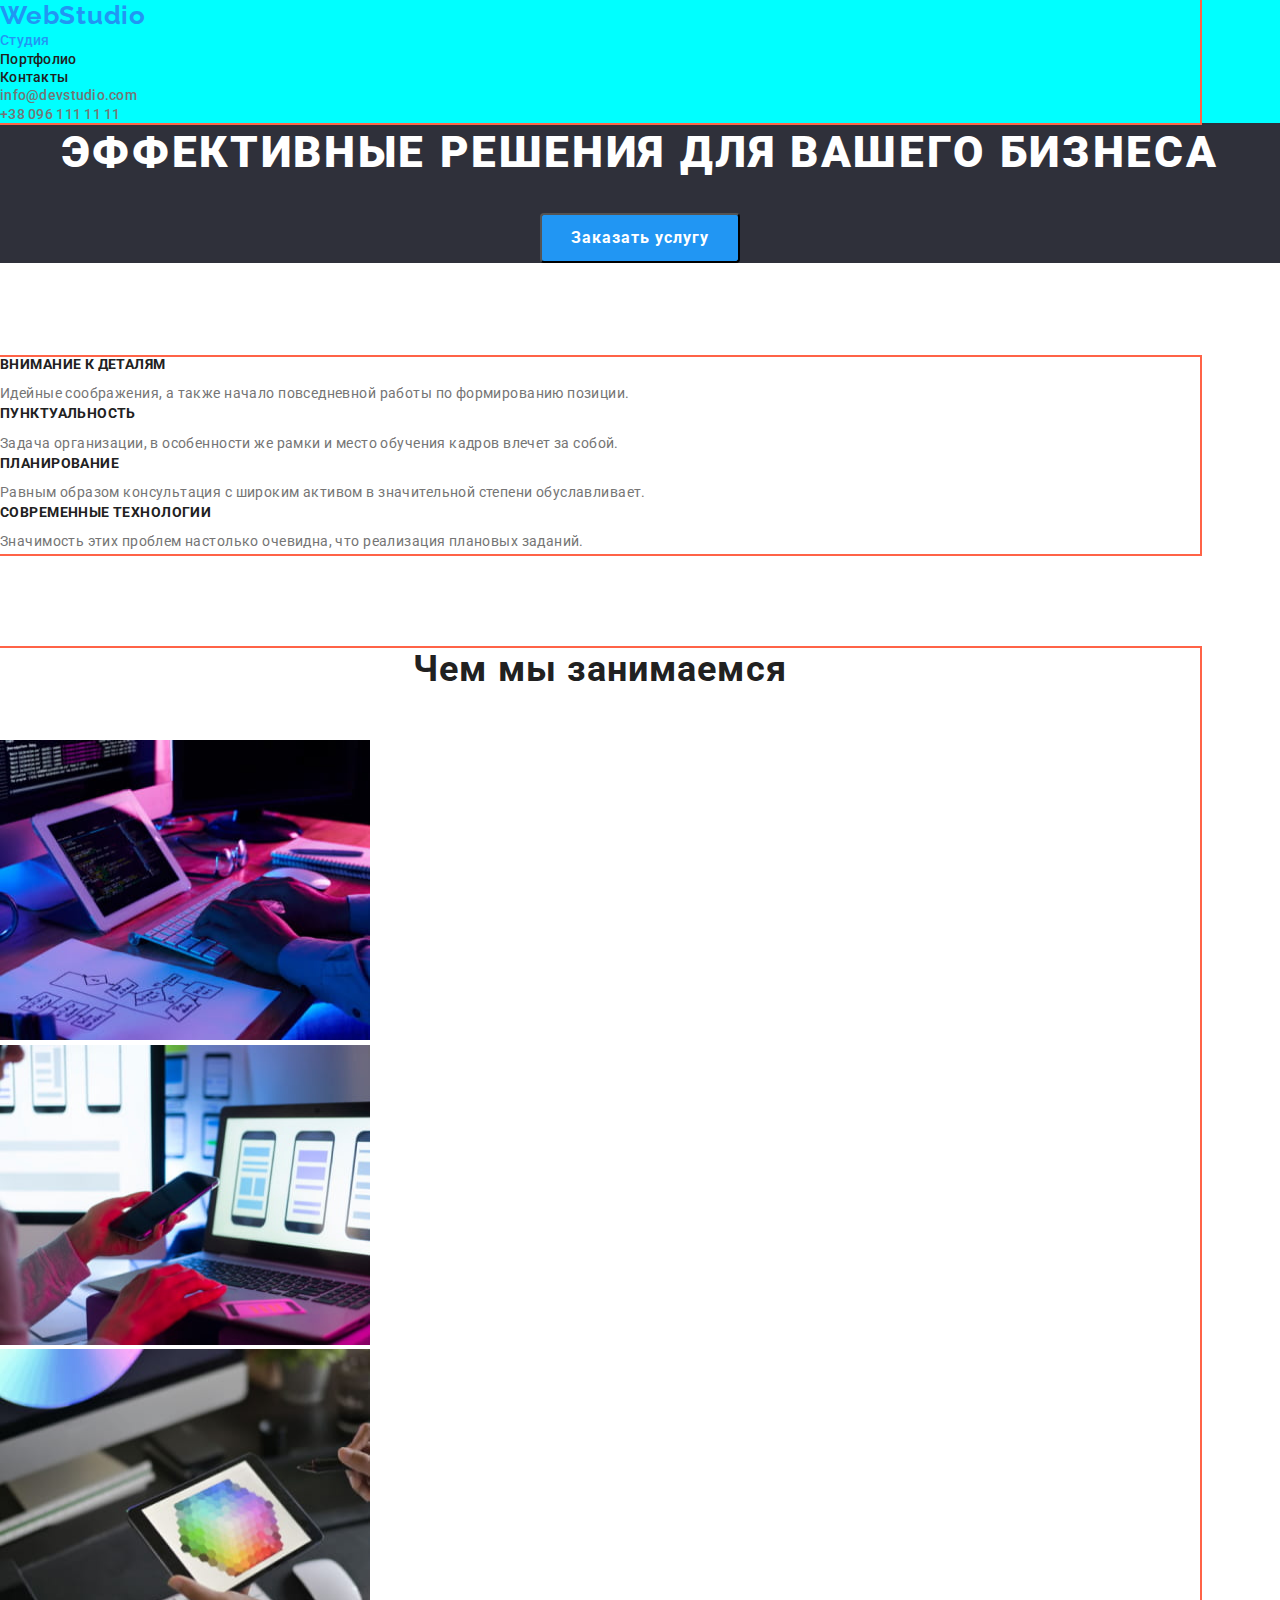
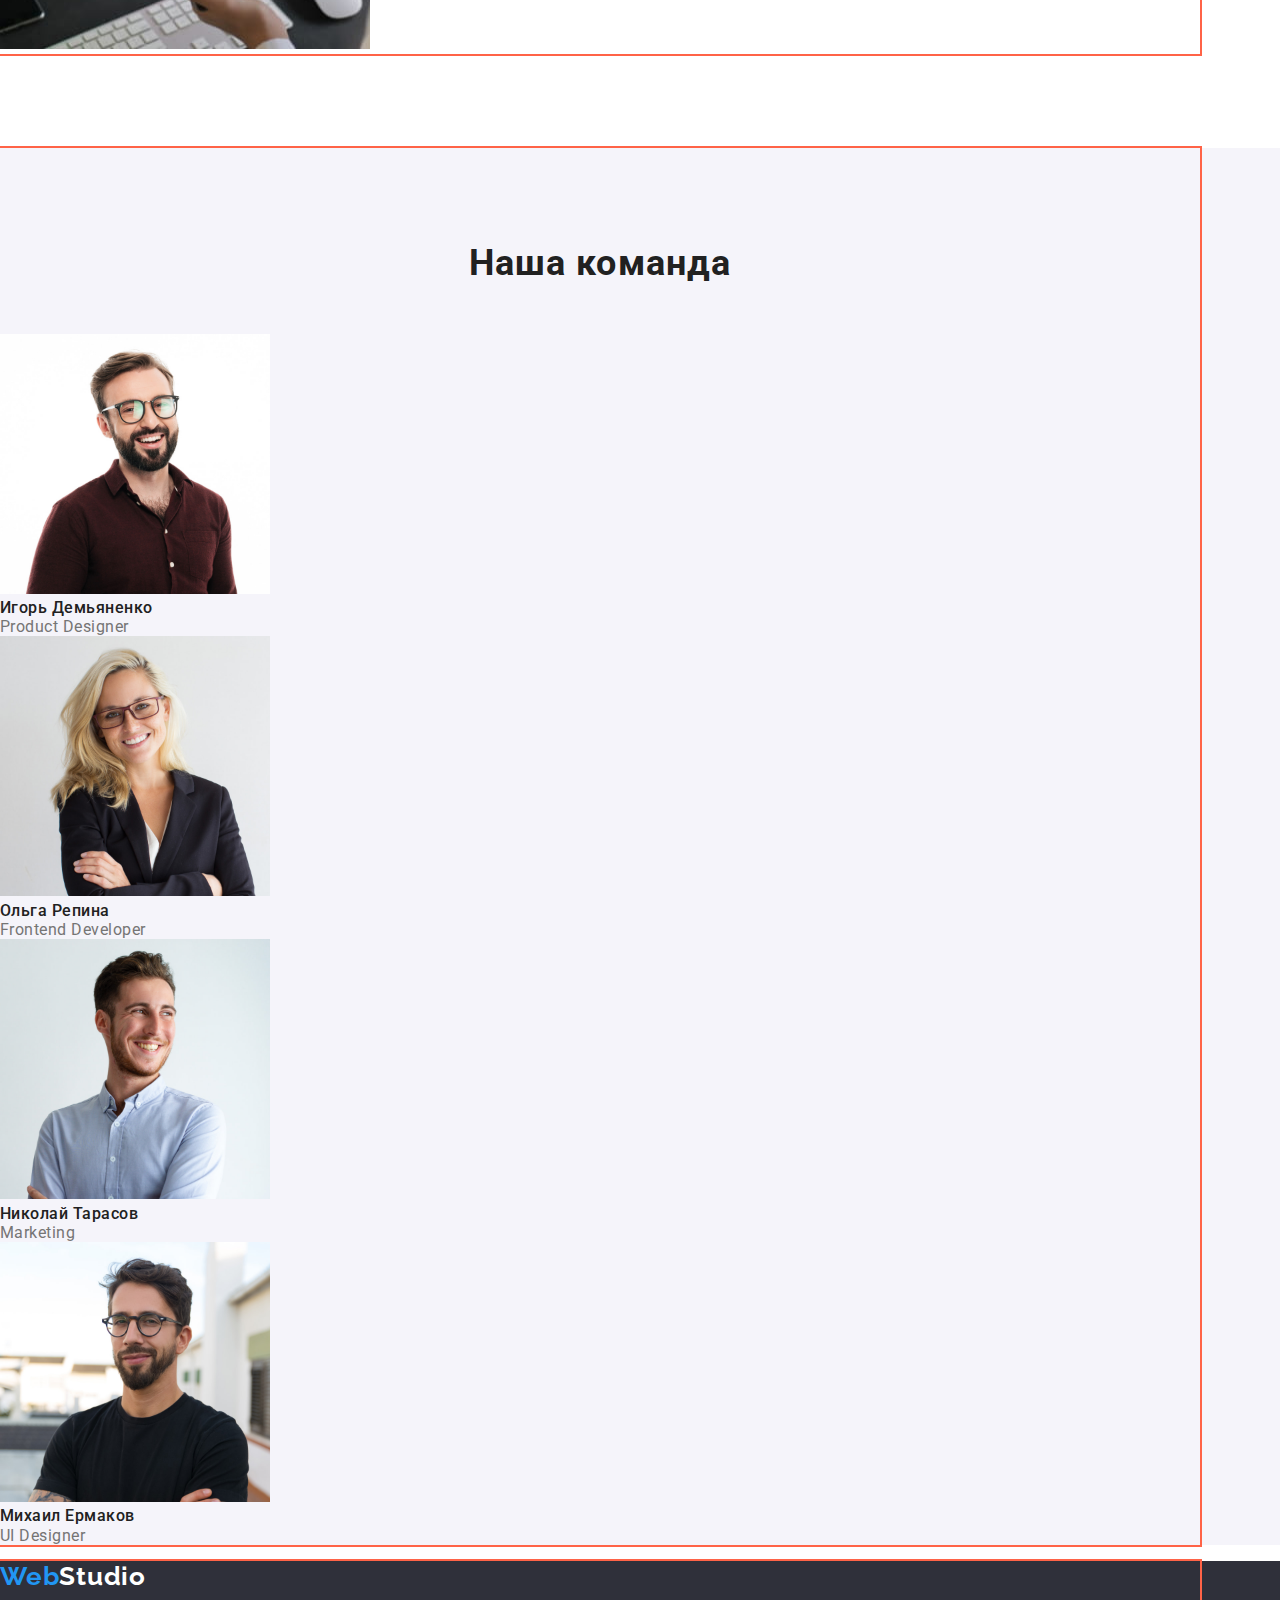
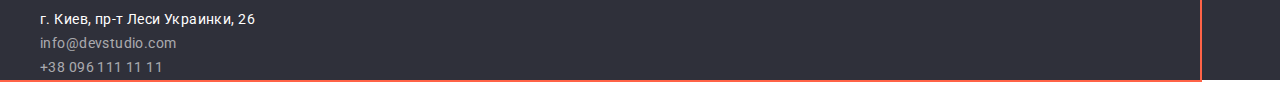
==== index.html @ 373c45b1 "edit" ====
<!DOCTYPE html>
<html lang="ru">
<head>
    <meta charset="UTF-8">
    <meta http-equiv="X-UA-Compatible" content="IE=edge">
    <meta name="viewport" content="width=device-width, initial-scale=1.0">
    <title>Студия</title>
    <link href="https://fonts.googleapis.com/css2?family=Raleway:wght@700&family=Roboto:wght@400;500;700;900&display=swap" 
    rel="stylesheet">
    <link rel="stylesheet" href="https://cdnjs.cloudflare.com/ajax/libs/modern-normalize/1.1.0/modern-normalize.min.css">
    <link rel="stylesheet" href="./css/styles.css">
</head>
<body>
    <!-- навигация -->
    <header class="header">
        <div class="container">
        <a href="#" class="logo"><span class="logo-web">Web</span>Studio</a>
            <nav>
                <ul class="nav-items">
                    <li><a class="nav-items-link current" href="index.html" >Студия</a></li>
                    <li><a class="nav-items-link" href="portfolio.html" >Портфолио</a></li>
                    <li><a class="nav-items-link" href="#" >Контакты</a></li>
                </ul>
            </nav>
        <ul class="author">
            <li><a class="author-link" href="mailto:info@devstudio.com">info@devstudio.com</a></li>
            <li><a class="author-link" href="tel:+380961111111">+38 096 111 11 11</a></li>
        </ul>
        </div>
    </header>

    <main>
    <!-- Шапка с кнопкой -->
    <section class="order-type">
        <h1 class="order-title">Эффективные решения для вашего бизнеса</h1>
        <button type="button" class="button-order"> Заказать услугу</button>
    </section>
<!-- Особенности . Скрыть заголовок! -->
    <section class="section">
        <div class="container">

        <h2 hidden>Особенности</h2>
        <ul class="properties">
            <li class="properties-item"> 
                <h3 class="properties-title">Внимание к деталям</h3>
                <p class="properties-text">Идейные соображения, а также начало повседневной работы по формированию позиции.</p>
            </li>
            <li class="properties-item">
                <h3 class="properties-title">Пунктуальность</h3>
                <p class="properties-text">Задача организации, в особенности же рамки и место обучения кадров влечет за собой.</p>
                </li>
            <li class="properties-item">
                <h3 class="properties-title">Планирование</h3>
                <p class="properties-text">Равным образом консультация с широким активом в значительной степени обуславливает.</p>
                </li>
            <li class="properties-item">
                <h3 class="properties-title">Современные технологии</h3>
                <p class="properties-text">Значимость этих проблем настолько очевидна, что реализация плановых заданий.</p>
                </li>
        </ul>
        </div>
    </section>
</div>

<!-- Чем занимаемся -->
<section class="section">
    <div class="container">
   
        <h2 class="work-title">Чем мы занимаемся</h2>
        <ul class="work-items">
            <li><img src="./images/index/box1.jpg" alt="Работа за компьютером" width="370" height="300"></li>
            <li><img src="./images/index/box2.jpg" alt="Работа за ноутбуком" width="370" height="300"></li>
            <li><img src="./images/index/box3.jpg" alt="Работа на планшете" width="370" height="300"></li>
        </ul>
    </div>
</section>

<!-- Наша команда -->
    <section class="section our-team">
        <div class="container">

        <h2 class="our-team-title">Наша команда</h2>
        <ul class="our-team-items">
            <li>
                <img src="./images/index/photo1.jpg" alt="Игорь Демьяненко, Product Designer" width="270" height="260">  
                <h3 class="our-team-name">Игорь Демьяненко</h3>
                <p class="our-team-post">Product Designer</p>                                    
            </li>
            <li>
                <img src="./images/index/photo2.jpg" alt="Ольга Репина, Frontend Developer" width="270" height="260">  
                <h3 class="our-team-name">Ольга Репина</h3>
                <p class="our-team-post">Frontend Developer</p>
            </li>
            <li>
                <img src="./images/index/photo3.jpg" alt="Николай Тарасов, Marketing" width="270" height="260">  
                <h3 class="our-team-name">Николай Тарасов</h3>
                <p class="our-team-post">Marketing</p>
            </li>
            <li>
                <img src="./images/index/photo4.jpg" alt="Михаил Ермаков, UI Designer" width="270" height="260">  
                <h3 class="our-team-name">Михаил Ермаков</h3>
                <p class="our-team-post">UI Designer</p>
            </li>
        </ul>
    </div>

    </section>
        
    </main>
    <!-- Подвал, футер -->
    <footer class="footer">
        <div class="container">

        <a class="logo-foot" 
        href="#" 
        target="_blank" 
        rel="noopener noreferrer">
        <span class="logo-web">Web</span>Studio</a>
        <address>
            <ul class="footer-list">
                <li><a class="link-map" 
                    href="https://goo.gl/maps/UUaV6C99xNGQSZhZA" 
                    target="_blank" 
                    rel="noopener noreferrer">г. Киев, пр-т Леси Украинки, 26</a></li>
                <li><a class="contacts" href="mailto:info@devstudio.com">info@devstudio.com</a></li>
                <li><a class="contacts" href="tel:+380961111111">+38 096 111 11 11</a></li>
            </ul>        
        </address> 
    </div>
     
    </footer>
   
</body>
</html>
---- css/styles.css ----
:root {
  --acsent-color: #2196f3;
  --title-color: #212121;
  --link-color: #212121;
  --text-color: #757575;
  --button-background: #2196f3;
  --button-filtr-color: #212121;
  --team-background: #F5F4FA;
  --footer-background: #2f303a;

}
body {
  background-color: #ffffff;
  color: #757575;
  font-family: 'Roboto', sans-serif;
  margin: 0;
}
.container{
  width: 1200px;
  margin-left: auto;
  margin-right: auto;
  outline: 2px solid tomato;
  margin: 0;
}
.section{
  margin-top: 94px;
}
.header{
  display: flex;
  align-items: center;
  justify-content: space-between;
  background-color: aqua;
}
/* Цвет логотипа */
.logo {
  color: #000000;
  font-family: 'Raleway';
  font-weight: 700;
  font-size: 26px;
  line-height: 1.2;
  letter-spacing: 0.03em;
  text-decoration: none;
  padding: 0;

}
.logo:hover,
.logo:focus {
  color: var(--acsent-color);
}
.logo-web{
  color: var(--acsent-color);
}
/* Навигация  */
.nav-items {
  list-style: none;
  padding: 0;
  margin: 0;  
}
.nav-items-link,
.author-link{
  font-weight: 500;
  font-size: 14px;
  line-height: 1.1;
  letter-spacing: 0.02em;
  color: var(--link-color);
  text-decoration: none;
}
.nav-items-link:hover,
.nav-items-link:focus,
.author-link:hover,
.author-link:focus{
  color: var(--acsent-color);
}
/* Эффект текущей страницы */
.nav-items .current{
  color: var(--acsent-color);
}
.author{
  list-style: none;
  padding: 0;
  margin: 0;
}
.author-link{
  color: #757575;
}
/* Блок решения 
с кнопкой заказать услугу   */
.order-type {
  background-color: #2f303a;
  text-align: center;
}

.order-title {
  font-weight: 900;
  font-size: 44px;
  line-height: 1.36;
  letter-spacing: 0.06em;
  text-transform: uppercase;
  color: #ffffff;
  background-color: #2f303a;
  padding: 0;
  margin: 0;

}
/* Кнопка Заказать услугу */
.button-order {
  font-family: inherit;
  font-weight: 700;
  font-size: 16px;
  line-height: 1.88;
  letter-spacing: 0.06em;
  border-radius: 4px;
  width: 200px;
  height: 50px;
  color: #ffffff;
  background-color: var(--button-background);
  cursor: pointer;
  margin-top: 30px;

}

.button-order:hover,
.button-order:focus {
  background-color: #188CE8;
}
/* Properties - Особенности */
.properties{
  list-style: none;
  padding: 0;
  margin-top: 94px;
}
.properties-title{
  font-weight: 700;
  font-size: 14px;
  line-height: 1.1;
  letter-spacing: 0.03em;
  text-transform: uppercase;
  color: var(--link-color);
  margin: 0;

}
.properties-text{
  font-size: 14px;
  line-height: 1.71;
  letter-spacing: 0.03em;
  color: var(--text-color);
  margin-bottom: 0px;
  margin-top: 10px;


}
/* Чем мы занимаемся */
.work-title,
.our-team-title{
  font-weight: 700;
  font-size: 36px;
  line-height: 1.17;
  text-align: center;
  letter-spacing: 0.03em;
  color: var(--title-color);
  margin: 0;
  margin-bottom: 50px;
}
.our-team-title{
  padding-top: 94px;
}

.work-items{
  list-style: none;
  margin: 0;
  padding: 0;
}

/* Наша команда */
.our-team{
  background-color: var(--team-background);
  margin-top: 94px;
}
.our-team-items{
  list-style: none;
  padding: 0;
}
.our-team-name{
  font-weight: 500;
  font-size: 16px;
  line-height: 1.2;
  /* text-align: center; */
  letter-spacing: 0.03em;
  color: var(--title-color);
  margin: 0;

}
.our-team-post{
  font-size: 16px;
  line-height: 1.2;
  /* text-align: center; */
  letter-spacing: 0.03em;
  color: var(--text-color);
  margin: 0;

}
/* Галерея */
/* Список без маркеров */
.gallery {
  list-style: none;
}
.gallery-title {
  font-weight: 700;
  font-size: 18px;
  line-height: 2;
  letter-spacing: 0.06em;
  color: var(--title-color);
}
.gallery-text {
  font-size: 16px;
  line-height: 1.88;
  letter-spacing: 0.03em;
  color: var(--text-color);
}

/* Кнопки фильтра */
.button-items {
  list-style: none;
}
.button-filtr {
  font-family: inherit;
  font-weight: 500;
  font-size: 16px;
  line-height: 1.62;
  text-align: center;
  letter-spacing: 0.03em;
  color: var(--button-filtr-color);
  cursor: pointer;
}
.button-filtr:hover,
.button-filtr:focus {
  background-color: var(--button-background);
  color: #ffffff;
}
/* Footer */
.footer {
  background-color: var(--footer-background);
  
}
.logo-foot {
  color: #ffffff;
  font-family: 'Raleway';
  font-weight: 700;
  font-size: 26px;
  line-height: 1.2;
  letter-spacing: 0.03em;
  text-decoration: none;
}
.logo-foot:hover,
.logo-foot:focus{
  color: var(--acsent-color);
}
.footer-list{
  list-style: none;
}
/* Адрес - карта */
.link-map,
.contacts {
  font-style: normal;
  font-size: 14px;
  line-height: 1.71;
  letter-spacing: 0.03em;
  color: #ffffff;
  text-decoration: none;
}

.contacts {
  color: #ffffff99;

}
.link-map:hover,
.link-map:focus,
.contacts:hover,
.contacts:focus{
  color: var(--acsent-color);
}
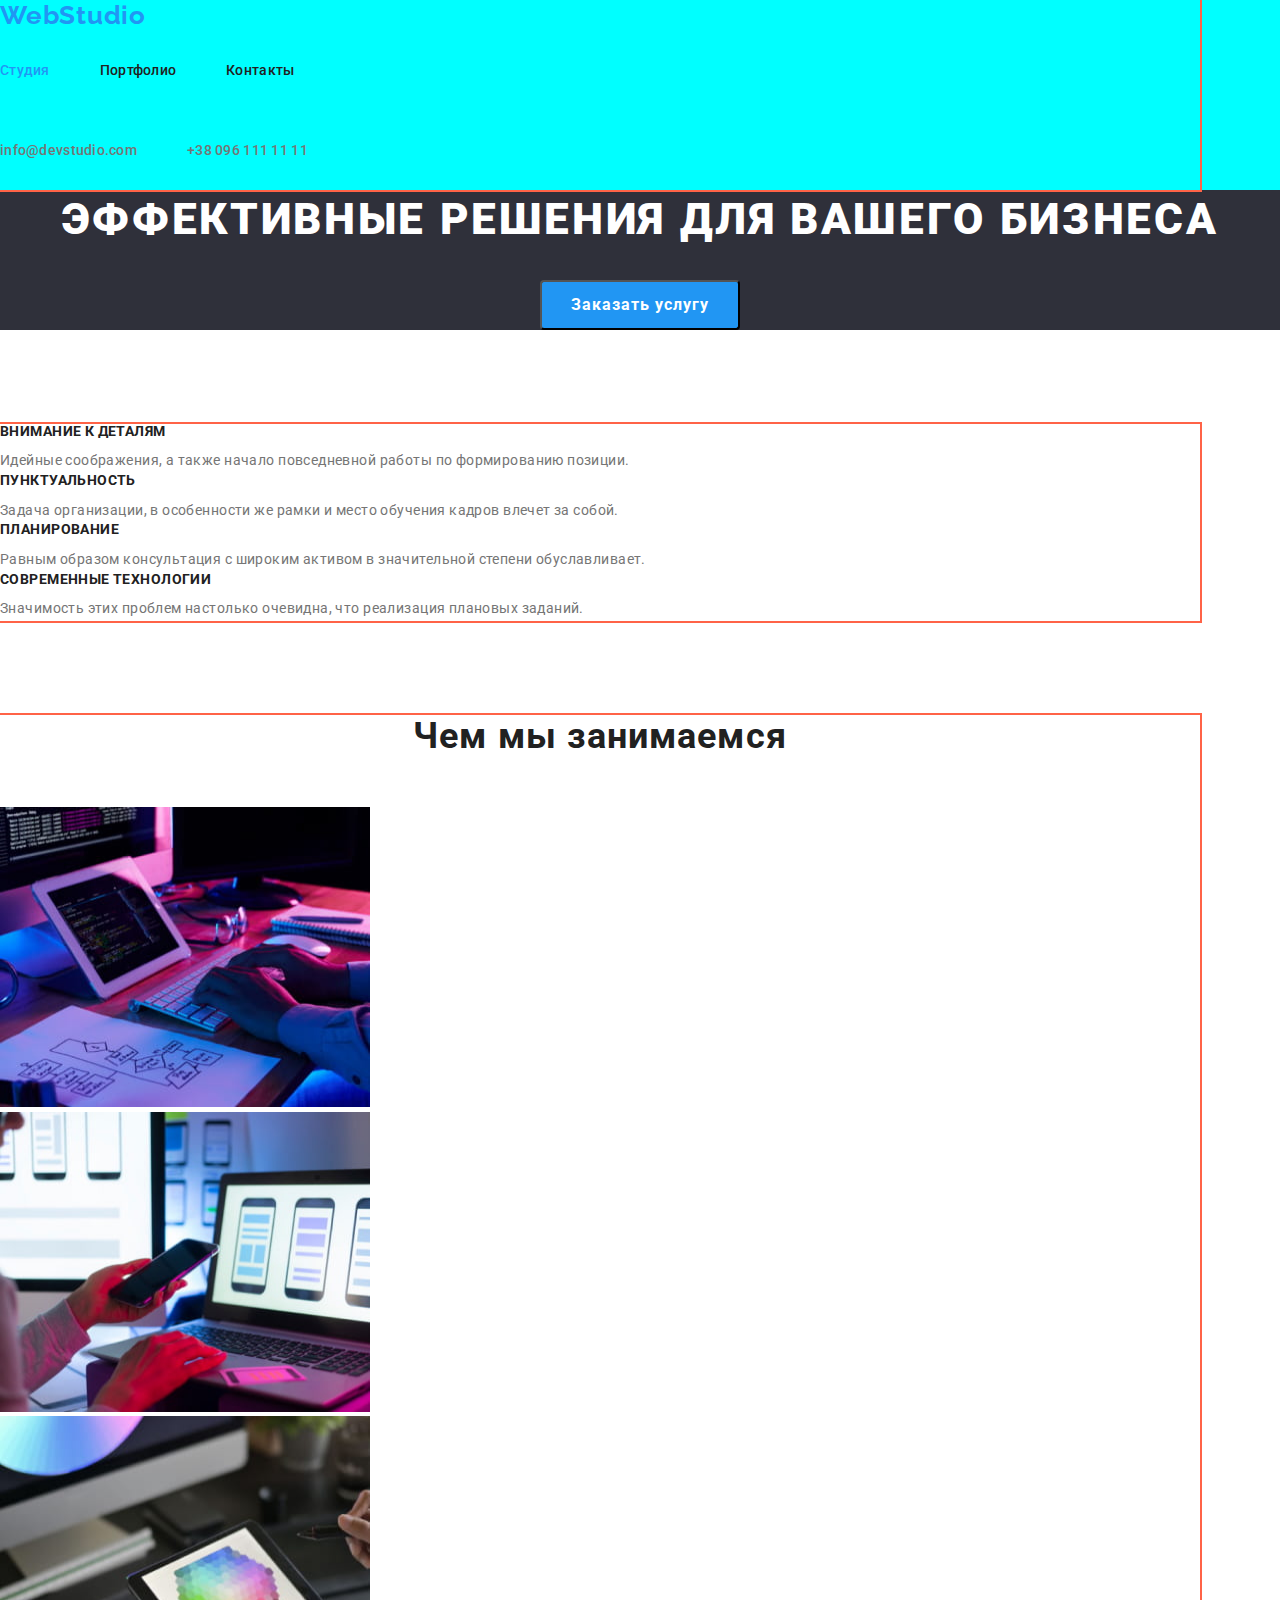
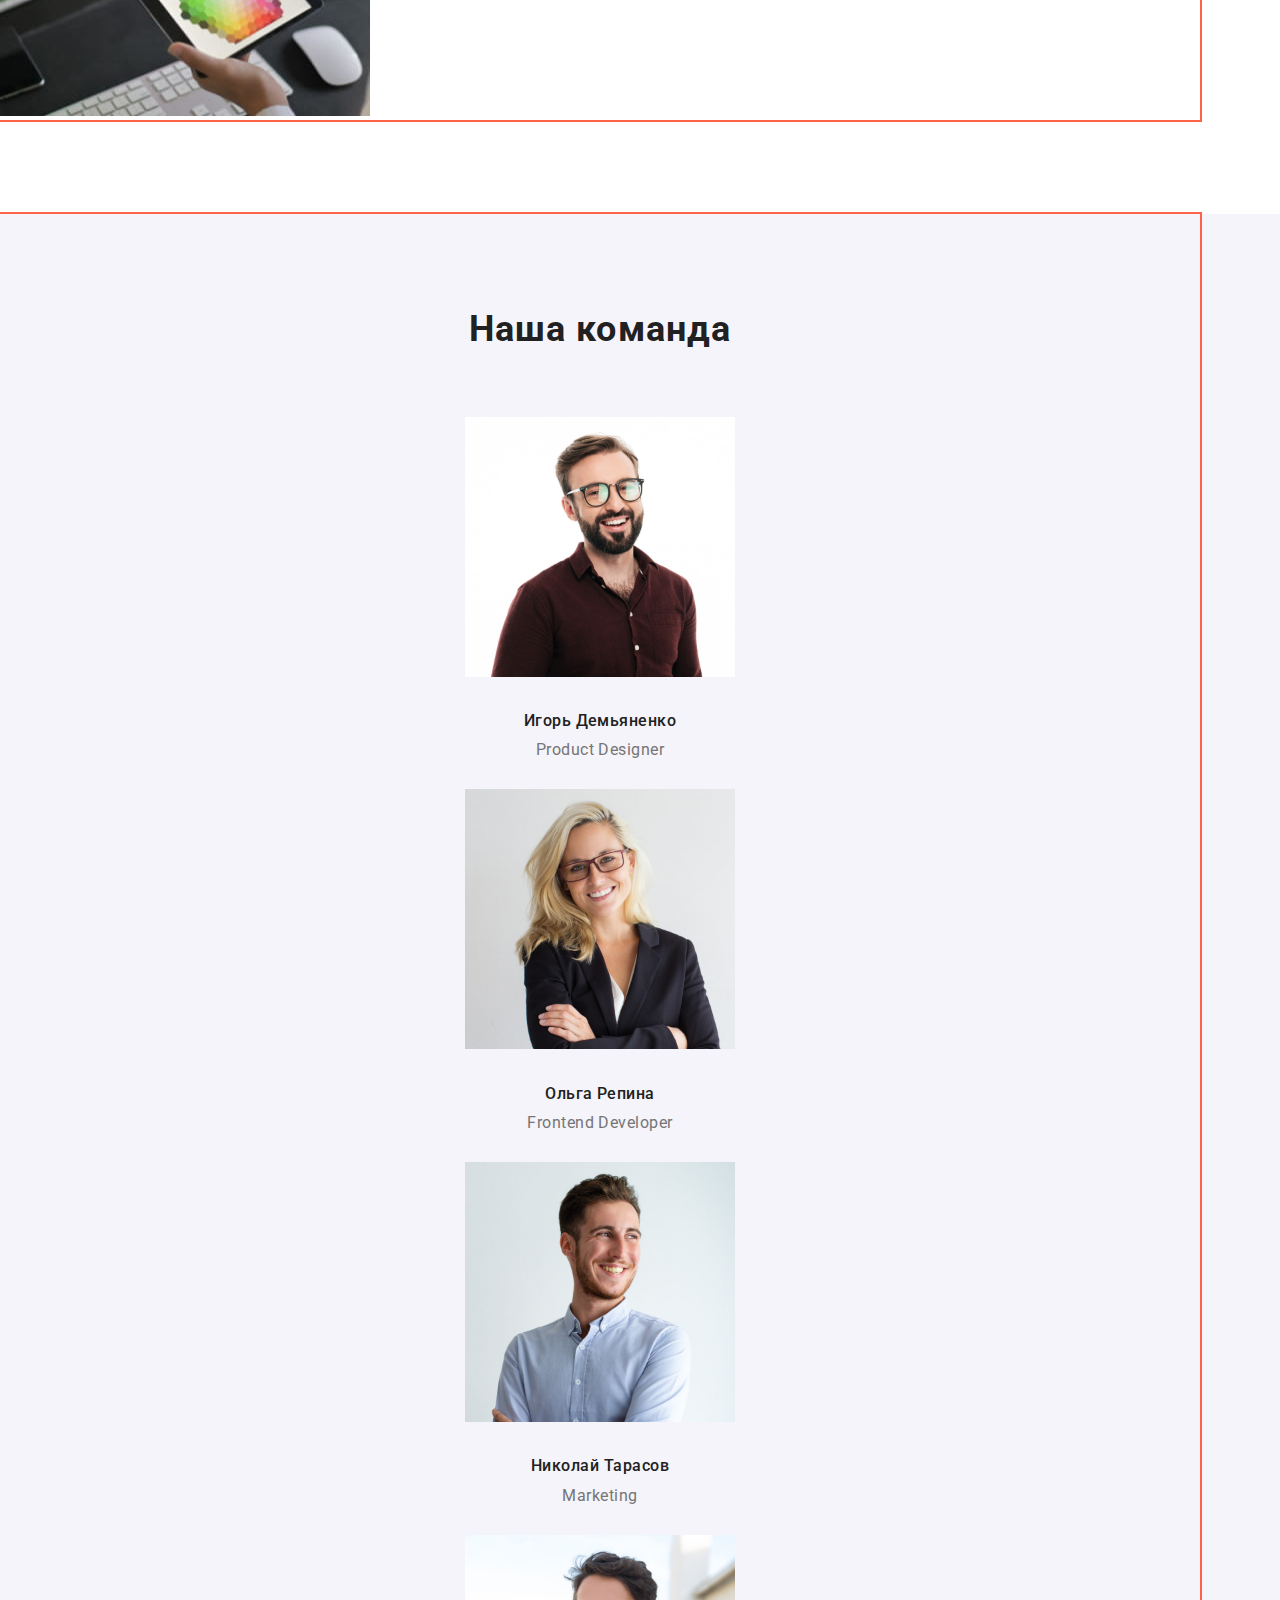
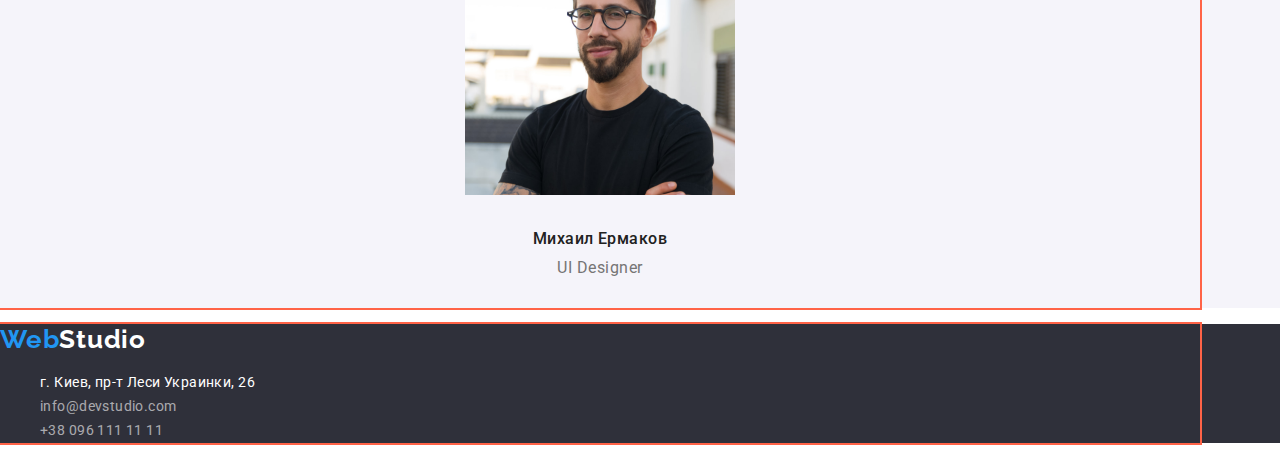
==== commit 24bf2130: "edit" ====
--- a/index.html
+++ b/index.html
@@ -17,14 +17,14 @@
         <a href="#" class="logo"><span class="logo-web">Web</span>Studio</a>
             <nav>
                 <ul class="nav-items">
-                    <li><a class="nav-items-link current" href="index.html" >Студия</a></li>
-                    <li><a class="nav-items-link" href="portfolio.html" >Портфолио</a></li>
-                    <li><a class="nav-items-link" href="#" >Контакты</a></li>
+                    <li class="item"><a class="nav-items-link current" href="index.html" >Студия</a></li>
+                    <li class="item"><a class="nav-items-link" href="portfolio.html" >Портфолио</a></li>
+                    <li class="item"><a class="nav-items-link" href="#" >Контакты</a></li>
                 </ul>
             </nav>
         <ul class="author">
-            <li><a class="author-link" href="mailto:info@devstudio.com">info@devstudio.com</a></li>
-            <li><a class="author-link" href="tel:+380961111111">+38 096 111 11 11</a></li>
+            <li class="item"><a class="author-link" href="mailto:info@devstudio.com">info@devstudio.com</a></li>
+            <li class="item"><a class="author-link" href="tel:+380961111111">+38 096 111 11 11</a></li>
         </ul>
         </div>
     </header>
--- a/css/styles.css
+++ b/css/styles.css
@@ -54,8 +54,18 @@
 .nav-items {
   list-style: none;
   padding: 0;
-  margin: 0;  
-}
+  margin: 0;
+  display: flex;  
+
+}
+/* .nav-items .item{
+  background-color: rgb(180, 123, 123);
+} */
+
+.nav-items .item:not(:last-child){
+  margin-right: 50px;
+}
+
 .nav-items-link,
 .author-link{
   font-weight: 500;
@@ -64,6 +74,10 @@
   letter-spacing: 0.02em;
   color: var(--link-color);
   text-decoration: none;
+  display: block;
+  padding-top: 32px;
+  padding-bottom: 32px;
+
 }
 .nav-items-link:hover,
 .nav-items-link:focus,
@@ -79,9 +93,14 @@
   list-style: none;
   padding: 0;
   margin: 0;
+  display: flex;
 }
 .author-link{
   color: #757575;
+}
+.author .item + .item{
+  margin-left: 50px;
+  
 }
 /* Блок решения 
 с кнопкой заказать услугу   */
@@ -159,7 +178,7 @@
   letter-spacing: 0.03em;
   color: var(--title-color);
   margin: 0;
-  margin-bottom: 50px;
+  padding-bottom: 50px;
 }
 .our-team-title{
   padding-top: 94px;
@@ -179,6 +198,7 @@
 .our-team-items{
   list-style: none;
   padding: 0;
+  text-align: center;
 }
 .our-team-name{
   font-weight: 500;
@@ -187,6 +207,8 @@
   /* text-align: center; */
   letter-spacing: 0.03em;
   color: var(--title-color);
+  padding-top: 30px;
+  padding-bottom: 10px;
   margin: 0;
 
 }
@@ -197,6 +219,7 @@
   letter-spacing: 0.03em;
   color: var(--text-color);
   margin: 0;
+  padding-bottom: 30px;
 
 }
 /* Галерея */
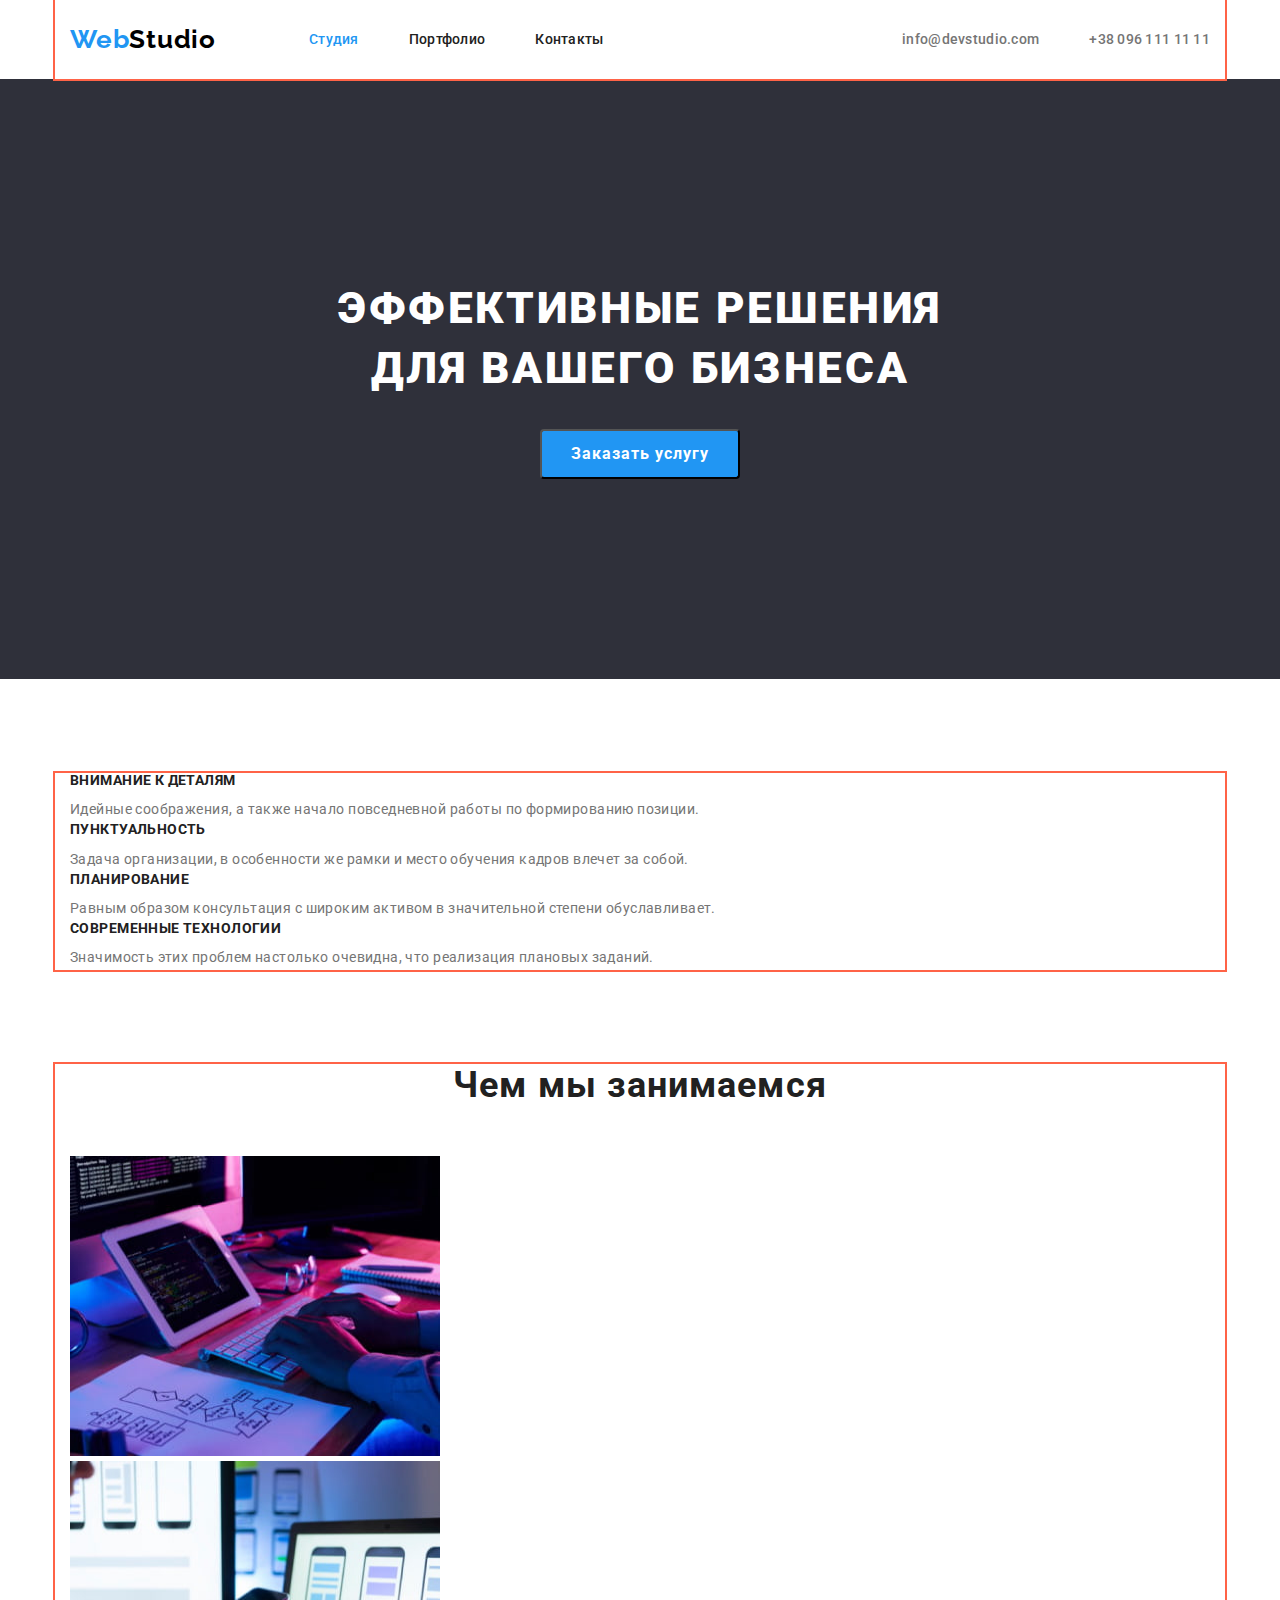
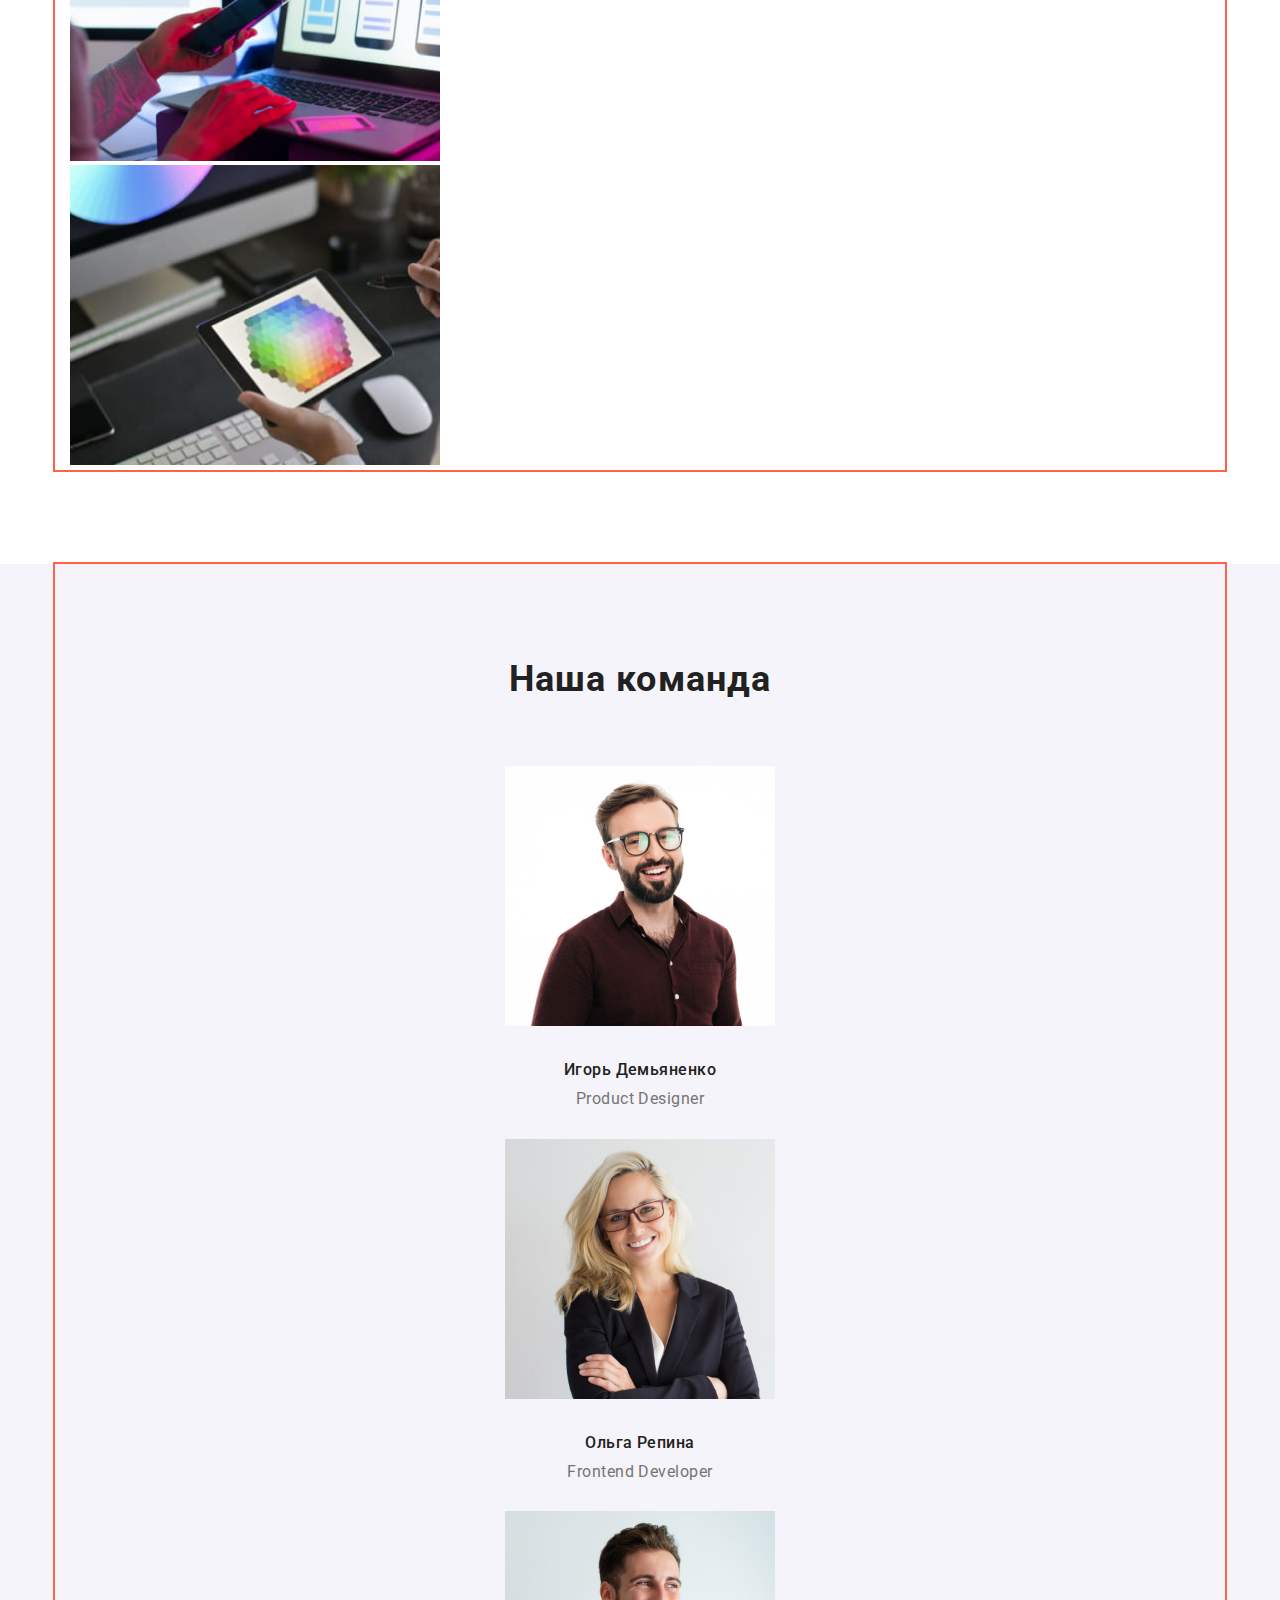
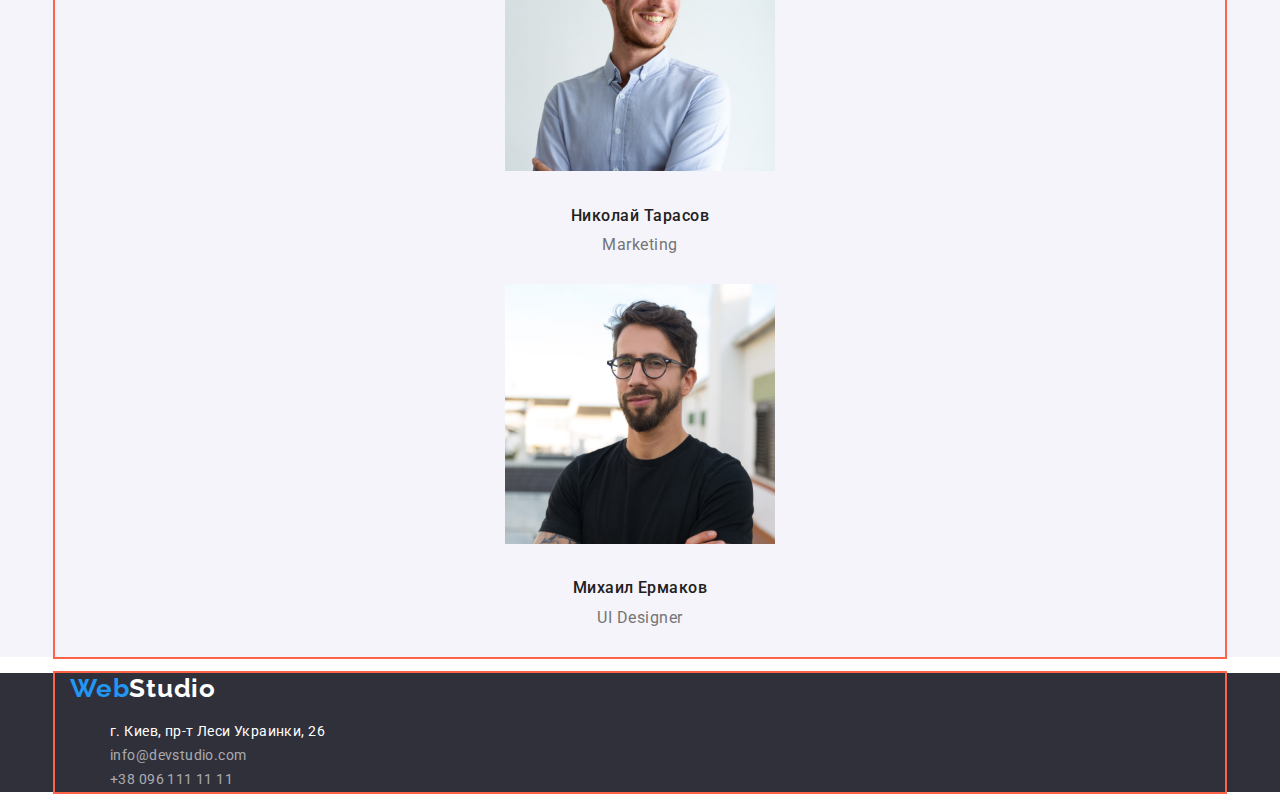
==== commit e42ff988: "Готовый header" ====
--- a/index.html
+++ b/index.html
@@ -11,123 +11,120 @@
     <link rel="stylesheet" href="./css/styles.css">
 </head>
 <body>
-    <!-- навигация -->
+                                <!-- навигация -->
+                                
     <header class="header">
-        <div class="container">
-        <a href="#" class="logo"><span class="logo-web">Web</span>Studio</a>
-            <nav>
-                <ul class="nav-items">
-                    <li class="item"><a class="nav-items-link current" href="index.html" >Студия</a></li>
-                    <li class="item"><a class="nav-items-link" href="portfolio.html" >Портфолио</a></li>
-                    <li class="item"><a class="nav-items-link" href="#" >Контакты</a></li>
-                </ul>
-            </nav>
-        <ul class="author">
-            <li class="item"><a class="author-link" href="mailto:info@devstudio.com">info@devstudio.com</a></li>
-            <li class="item"><a class="author-link" href="tel:+380961111111">+38 096 111 11 11</a></li>
-        </ul>
+        <div class="container main-nav">
+            <a href="#" class="logo"><span class="logo-web">Web</span>Studio</a>
+                <nav>
+                    <ul class="nav">
+                        <li class="item"><a class="link current" href="index.html" >Студия</a></li>
+                        <li class="item"><a class="link" href="portfolio.html" >Портфолио</a></li>
+                        <li class="item"><a class="link" href="#" >Контакты</a></li>
+                    </ul>
+                </nav>
+            <ul class="author">
+                <li class="item"><a class="link" href="mailto:info@devstudio.com">info@devstudio.com</a></li>
+                <li class="item"><a class="link" href="tel:+380961111111">+38 096 111 11 11</a></li>
+            </ul>
         </div>
     </header>
 
     <main>
-    <!-- Шапка с кнопкой -->
-    <section class="order-type">
-        <h1 class="order-title">Эффективные решения для вашего бизнеса</h1>
-        <button type="button" class="button-order"> Заказать услугу</button>
-    </section>
-<!-- Особенности . Скрыть заголовок! -->
-    <section class="section">
-        <div class="container">
+                <!-- Шапка с кнопкой -->
 
-        <h2 hidden>Особенности</h2>
-        <ul class="properties">
-            <li class="properties-item"> 
-                <h3 class="properties-title">Внимание к деталям</h3>
-                <p class="properties-text">Идейные соображения, а также начало повседневной работы по формированию позиции.</p>
-            </li>
-            <li class="properties-item">
-                <h3 class="properties-title">Пунктуальность</h3>
-                <p class="properties-text">Задача организации, в особенности же рамки и место обучения кадров влечет за собой.</p>
-                </li>
-            <li class="properties-item">
-                <h3 class="properties-title">Планирование</h3>
-                <p class="properties-text">Равным образом консультация с широким активом в значительной степени обуславливает.</p>
-                </li>
-            <li class="properties-item">
-                <h3 class="properties-title">Современные технологии</h3>
-                <p class="properties-text">Значимость этих проблем настолько очевидна, что реализация плановых заданий.</p>
-                </li>
-        </ul>
-        </div>
-    </section>
-</div>
+        <section class="order">
+            <h1 class="title">Эффективные решения <br> для вашего бизнеса</h1>
+            <button type="button" class="button-order"> Заказать услугу</button>
+        </section>
 
-<!-- Чем занимаемся -->
-<section class="section">
-    <div class="container">
-   
-        <h2 class="work-title">Чем мы занимаемся</h2>
-        <ul class="work-items">
-            <li><img src="./images/index/box1.jpg" alt="Работа за компьютером" width="370" height="300"></li>
-            <li><img src="./images/index/box2.jpg" alt="Работа за ноутбуком" width="370" height="300"></li>
-            <li><img src="./images/index/box3.jpg" alt="Работа на планшете" width="370" height="300"></li>
-        </ul>
-    </div>
-</section>
+                <!-- Особенности . Скрыть заголовок! -->
 
-<!-- Наша команда -->
-    <section class="section our-team">
-        <div class="container">
+        <section class="section">
+            <div class="container">
 
-        <h2 class="our-team-title">Наша команда</h2>
-        <ul class="our-team-items">
-            <li>
-                <img src="./images/index/photo1.jpg" alt="Игорь Демьяненко, Product Designer" width="270" height="260">  
-                <h3 class="our-team-name">Игорь Демьяненко</h3>
-                <p class="our-team-post">Product Designer</p>                                    
-            </li>
-            <li>
-                <img src="./images/index/photo2.jpg" alt="Ольга Репина, Frontend Developer" width="270" height="260">  
-                <h3 class="our-team-name">Ольга Репина</h3>
-                <p class="our-team-post">Frontend Developer</p>
-            </li>
-            <li>
-                <img src="./images/index/photo3.jpg" alt="Николай Тарасов, Marketing" width="270" height="260">  
-                <h3 class="our-team-name">Николай Тарасов</h3>
-                <p class="our-team-post">Marketing</p>
-            </li>
-            <li>
-                <img src="./images/index/photo4.jpg" alt="Михаил Ермаков, UI Designer" width="270" height="260">  
-                <h3 class="our-team-name">Михаил Ермаков</h3>
-                <p class="our-team-post">UI Designer</p>
-            </li>
-        </ul>
-    </div>
+                <h2 hidden>Особенности</h2>
+                <ul class="properties">
+                    <li class="properties-item"> 
+                        <h3 class="title">Внимание к деталям</h3>
+                        <p class="text">Идейные соображения, а также начало повседневной работы по формированию позиции.</p>
+                    </li>
+                    <li class="properties-item">
+                        <h3 class="title">Пунктуальность</h3>
+                        <p class="text">Задача организации, в особенности же рамки и место обучения кадров влечет за собой.</p>
+                    </li>
+                    <li class="properties-item">
+                        <h3 class="title">Планирование</h3>
+                        <p class="text">Равным образом консультация с широким активом в значительной степени обуславливает.</p>
+                    </li>
+                    <li class="properties-item">
+                        <h3 class="title">Современные технологии</h3>
+                        <p class="text">Значимость этих проблем настолько очевидна, что реализация плановых заданий.</p>
+                    </li>
+                </ul>
+            </div>
+        </section>
 
-    </section>
-        
+                        <!-- Чем занимаемся -->
+
+        <section class="section work">
+            <div class="container">
+                <h2 class="title">Чем мы занимаемся</h2>
+                <ul class="items">
+                    <li><img src="./images/index/box1.jpg" alt="Работа за компьютером" width="370" height="300"></li>
+                    <li><img src="./images/index/box2.jpg" alt="Работа за ноутбуком" width="370" height="300"></li>
+                    <li><img src="./images/index/box3.jpg" alt="Работа на планшете" width="370" height="300"></li>
+                </ul>
+            </div>
+        </section>
+
+                        <!-- Наша команда -->
+
+        <section class="section our-team">
+            <div class="container">
+                <h2 class="title">Наша команда</h2>
+                <ul class="items">
+                    <li>
+                        <img src="./images/index/photo1.jpg" alt="Игорь Демьяненко, Product Designer" width="270" height="260">  
+                        <h3 class="name">Игорь Демьяненко</h3>
+                        <p class="post">Product Designer</p>                                    
+                    </li>
+                    <li>
+                        <img src="./images/index/photo2.jpg" alt="Ольга Репина, Frontend Developer" width="270" height="260">  
+                        <h3 class="name">Ольга Репина</h3>
+                        <p class="post">Frontend Developer</p>
+                    </li>
+                    <li>
+                        <img src="./images/index/photo3.jpg" alt="Николай Тарасов, Marketing" width="270" height="260">  
+                        <h3 class="name">Николай Тарасов</h3>
+                        <p class="post">Marketing</p>
+                    </li>
+                    <li>
+                        <img src="./images/index/photo4.jpg" alt="Михаил Ермаков, UI Designer" width="270" height="260">  
+                        <h3 class="name">Михаил Ермаков</h3>
+                        <p class="post">UI Designer</p>
+                    </li>
+                </ul>
+            </div>
+        </section>
     </main>
-    <!-- Подвал, футер -->
+                      <!-- Подвал, футер -->
+
     <footer class="footer">
         <div class="container">
-
-        <a class="logo-foot" 
-        href="#" 
-        target="_blank" 
-        rel="noopener noreferrer">
-        <span class="logo-web">Web</span>Studio</a>
-        <address>
-            <ul class="footer-list">
-                <li><a class="link-map" 
-                    href="https://goo.gl/maps/UUaV6C99xNGQSZhZA" 
-                    target="_blank" 
-                    rel="noopener noreferrer">г. Киев, пр-т Леси Украинки, 26</a></li>
-                <li><a class="contacts" href="mailto:info@devstudio.com">info@devstudio.com</a></li>
-                <li><a class="contacts" href="tel:+380961111111">+38 096 111 11 11</a></li>
-            </ul>        
-        </address> 
-    </div>
-     
+            <a class="logo-foot" href="#" target="_blank" rel="noopener noreferrer">
+            <span class="logo-web">Web</span>Studio</a>
+            <address>
+                <ul class="footer-list">
+                    <li><a class="link-map" 
+                        href="https://goo.gl/maps/UUaV6C99xNGQSZhZA" 
+                        target="_blank" 
+                        rel="noopener noreferrer">г. Киев, пр-т Леси Украинки, 26</a></li>
+                    <li><a class="contacts" href="mailto:info@devstudio.com">info@devstudio.com</a></li>
+                    <li><a class="contacts" href="tel:+380961111111">+38 096 111 11 11</a></li>
+                </ul>        
+            </address> 
+        </div>
     </footer>
    
 </body>
--- a/css/styles.css
+++ b/css/styles.css
@@ -16,21 +16,17 @@
   margin: 0;
 }
 .container{
-  width: 1200px;
+  width: 1170px;
   margin-left: auto;
   margin-right: auto;
   outline: 2px solid tomato;
-  margin: 0;
+  padding-left: 15px;
+  padding-right: 15px;
 }
 .section{
   margin-top: 94px;
 }
-.header{
-  display: flex;
-  align-items: center;
-  justify-content: space-between;
-  background-color: aqua;
-}
+
 /* Цвет логотипа */
 .logo {
   color: #000000;
@@ -51,23 +47,26 @@
   color: var(--acsent-color);
 }
 /* Навигация  */
-.nav-items {
-  list-style: none;
-  padding: 0;
-  margin: 0;
-  display: flex;  
-
-}
-/* .nav-items .item{
-  background-color: rgb(180, 123, 123);
-} */
-
-.nav-items .item:not(:last-child){
+.main-nav{
+  display: flex;
+  align-items: center;
+}
+
+.nav {
+  list-style: none;
+  padding: 0;
+  margin: 0;
+  display: flex;
+  margin-left: 93px;  
+
+}
+
+.nav .item:not(:last-child){
   margin-right: 50px;
 }
 
-.nav-items-link,
-.author-link{
+.nav .link,
+.author .link{
   font-weight: 500;
   font-size: 14px;
   line-height: 1.1;
@@ -79,14 +78,14 @@
   padding-bottom: 32px;
 
 }
-.nav-items-link:hover,
-.nav-items-link:focus,
-.author-link:hover,
-.author-link:focus{
+.nav .link:hover,
+.nav .link:focus,
+.author .link:hover,
+.author .link:focus{
   color: var(--acsent-color);
 }
 /* Эффект текущей страницы */
-.nav-items .current{
+.nav .current{
   color: var(--acsent-color);
 }
 .author{
@@ -94,8 +93,9 @@
   padding: 0;
   margin: 0;
   display: flex;
-}
-.author-link{
+  margin-left: auto;
+}
+.author .link{
   color: #757575;
 }
 .author .item + .item{
@@ -104,12 +104,12 @@
 }
 /* Блок решения 
 с кнопкой заказать услугу   */
-.order-type {
+.order {
   background-color: #2f303a;
   text-align: center;
 }
 
-.order-title {
+.order .title {
   font-weight: 900;
   font-size: 44px;
   line-height: 1.36;
@@ -117,7 +117,8 @@
   text-transform: uppercase;
   color: #ffffff;
   background-color: #2f303a;
-  padding: 0;
+  padding-top: 200px;
+  padding-bottom: 30px;
   margin: 0;
 
 }
@@ -134,7 +135,7 @@
   color: #ffffff;
   background-color: var(--button-background);
   cursor: pointer;
-  margin-top: 30px;
+  margin-bottom: 200px;
 
 }
 
@@ -148,7 +149,7 @@
   padding: 0;
   margin-top: 94px;
 }
-.properties-title{
+.properties .title{
   font-weight: 700;
   font-size: 14px;
   line-height: 1.1;
@@ -158,7 +159,7 @@
   margin: 0;
 
 }
-.properties-text{
+.properties .text{
   font-size: 14px;
   line-height: 1.71;
   letter-spacing: 0.03em;
@@ -169,8 +170,8 @@
 
 }
 /* Чем мы занимаемся */
-.work-title,
-.our-team-title{
+.work .title,
+.our-team .title{
   font-weight: 700;
   font-size: 36px;
   line-height: 1.17;
@@ -180,11 +181,11 @@
   margin: 0;
   padding-bottom: 50px;
 }
-.our-team-title{
+.our-team .title{
   padding-top: 94px;
 }
 
-.work-items{
+.work .items{
   list-style: none;
   margin: 0;
   padding: 0;
@@ -195,12 +196,12 @@
   background-color: var(--team-background);
   margin-top: 94px;
 }
-.our-team-items{
+.our-team .items{
   list-style: none;
   padding: 0;
   text-align: center;
 }
-.our-team-name{
+.our-team .name{
   font-weight: 500;
   font-size: 16px;
   line-height: 1.2;
@@ -212,7 +213,7 @@
   margin: 0;
 
 }
-.our-team-post{
+.our-team .post{
   font-size: 16px;
   line-height: 1.2;
   /* text-align: center; */
@@ -227,14 +228,14 @@
 .gallery {
   list-style: none;
 }
-.gallery-title {
+.gallery .title {
   font-weight: 700;
   font-size: 18px;
   line-height: 2;
   letter-spacing: 0.06em;
   color: var(--title-color);
 }
-.gallery-text {
+.gallery .text {
   font-size: 16px;
   line-height: 1.88;
   letter-spacing: 0.03em;
@@ -242,10 +243,10 @@
 }
 
 /* Кнопки фильтра */
-.button-items {
-  list-style: none;
-}
-.button-filtr {
+.button .items {
+  list-style: none;
+}
+.items .filtr {
   font-family: inherit;
   font-weight: 500;
   font-size: 16px;
@@ -255,8 +256,8 @@
   color: var(--button-filtr-color);
   cursor: pointer;
 }
-.button-filtr:hover,
-.button-filtr:focus {
+.items .filtr:hover,
+.items .filtr:focus {
   background-color: var(--button-background);
   color: #ffffff;
 }
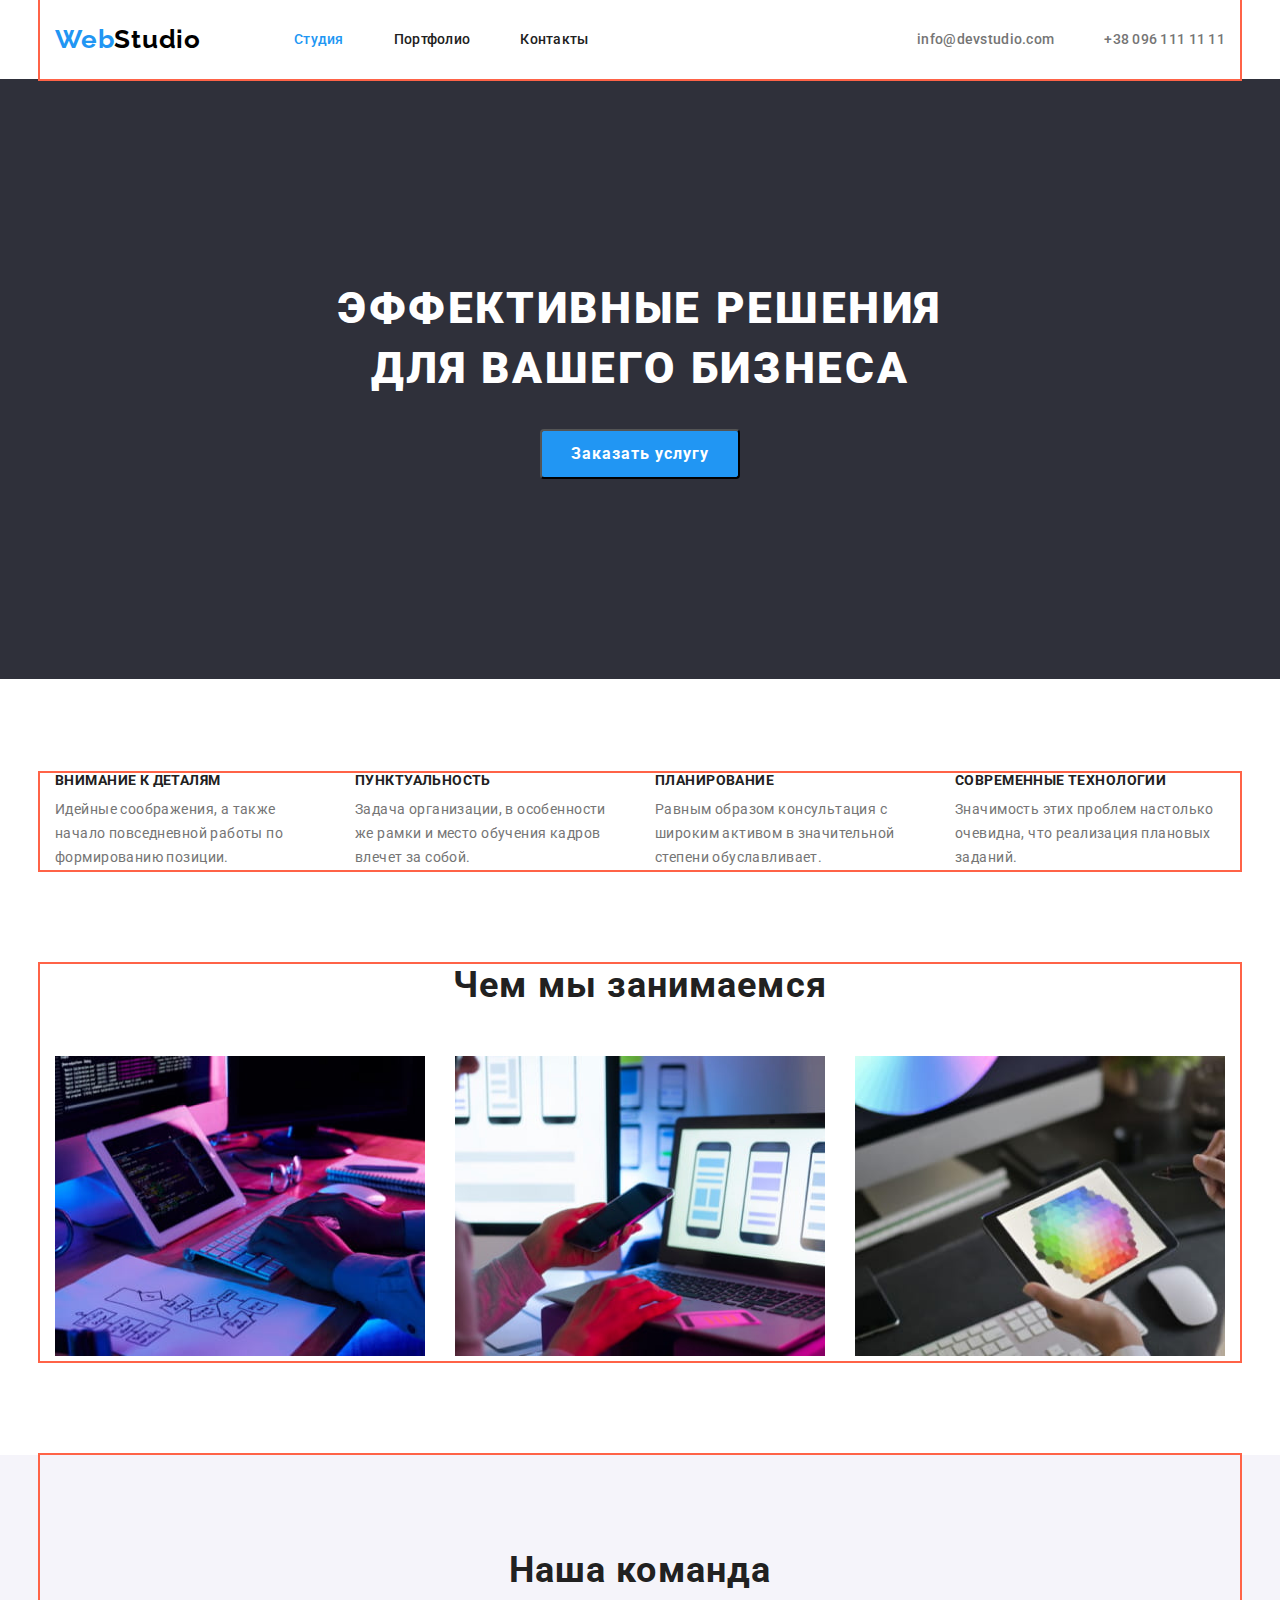
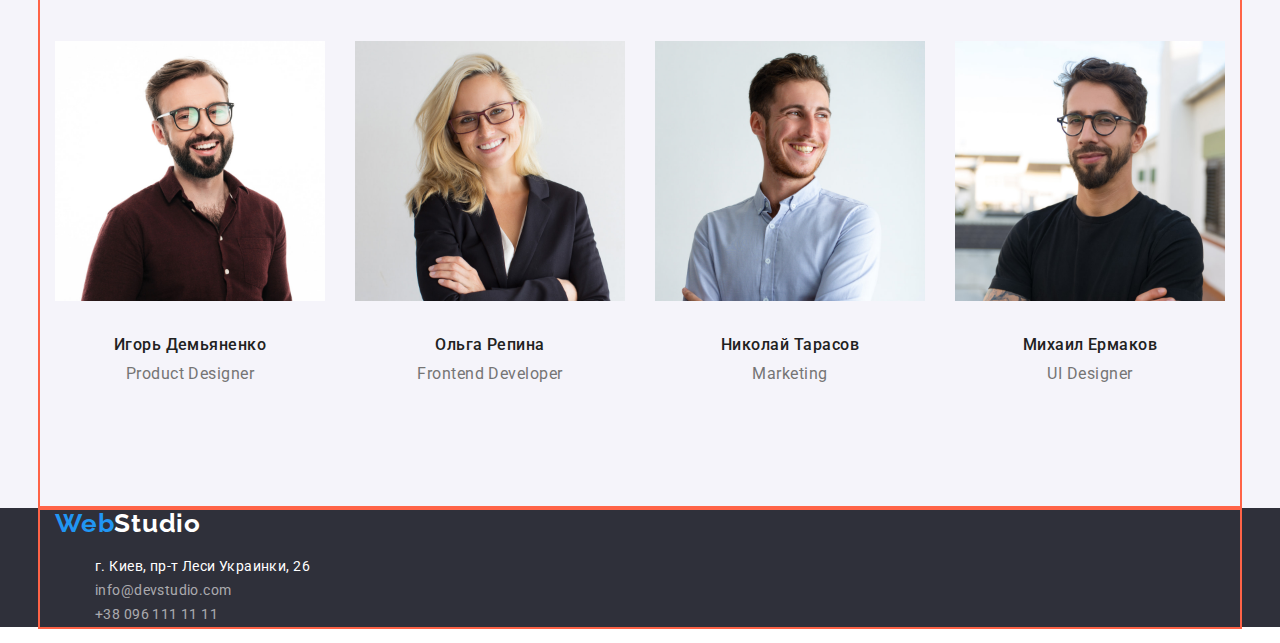
==== commit 572b53eb: "Edit" ====
--- a/index.html
+++ b/index.html
@@ -45,19 +45,19 @@
 
                 <h2 hidden>Особенности</h2>
                 <ul class="properties">
-                    <li class="properties-item"> 
+                    <li class="item"> 
                         <h3 class="title">Внимание к деталям</h3>
                         <p class="text">Идейные соображения, а также начало повседневной работы по формированию позиции.</p>
                     </li>
-                    <li class="properties-item">
+                    <li class="item">
                         <h3 class="title">Пунктуальность</h3>
                         <p class="text">Задача организации, в особенности же рамки и место обучения кадров влечет за собой.</p>
                     </li>
-                    <li class="properties-item">
+                    <li class="item">
                         <h3 class="title">Планирование</h3>
                         <p class="text">Равным образом консультация с широким активом в значительной степени обуславливает.</p>
                     </li>
-                    <li class="properties-item">
+                    <li class="item">
                         <h3 class="title">Современные технологии</h3>
                         <p class="text">Значимость этих проблем настолько очевидна, что реализация плановых заданий.</p>
                     </li>
@@ -70,10 +70,10 @@
         <section class="section work">
             <div class="container">
                 <h2 class="title">Чем мы занимаемся</h2>
-                <ul class="items">
-                    <li><img src="./images/index/box1.jpg" alt="Работа за компьютером" width="370" height="300"></li>
-                    <li><img src="./images/index/box2.jpg" alt="Работа за ноутбуком" width="370" height="300"></li>
-                    <li><img src="./images/index/box3.jpg" alt="Работа на планшете" width="370" height="300"></li>
+                <ul class="work">
+                    <li class="item"><img src="./images/index/box1.jpg" alt="Работа за компьютером" width="370" height="300"></li>
+                    <li class="item"><img src="./images/index/box2.jpg" alt="Работа за ноутбуком" width="370" height="300"></li>
+                    <li class="item"><img src="./images/index/box3.jpg" alt="Работа на планшете" width="370" height="300"></li>
                 </ul>
             </div>
         </section>
@@ -83,23 +83,23 @@
         <section class="section our-team">
             <div class="container">
                 <h2 class="title">Наша команда</h2>
-                <ul class="items">
-                    <li>
+                <ul class="our-team items">
+                    <li class="item">
                         <img src="./images/index/photo1.jpg" alt="Игорь Демьяненко, Product Designer" width="270" height="260">  
                         <h3 class="name">Игорь Демьяненко</h3>
                         <p class="post">Product Designer</p>                                    
                     </li>
-                    <li>
+                    <li class="item">
                         <img src="./images/index/photo2.jpg" alt="Ольга Репина, Frontend Developer" width="270" height="260">  
                         <h3 class="name">Ольга Репина</h3>
                         <p class="post">Frontend Developer</p>
-                    </li>
+                    </li class="item">
                     <li>
                         <img src="./images/index/photo3.jpg" alt="Николай Тарасов, Marketing" width="270" height="260">  
                         <h3 class="name">Николай Тарасов</h3>
                         <p class="post">Marketing</p>
                     </li>
-                    <li>
+                    <li class="item">
                         <img src="./images/index/photo4.jpg" alt="Михаил Ермаков, UI Designer" width="270" height="260">  
                         <h3 class="name">Михаил Ермаков</h3>
                         <p class="post">UI Designer</p>
--- a/css/styles.css
+++ b/css/styles.css
@@ -16,7 +16,7 @@
   margin: 0;
 }
 .container{
-  width: 1170px;
+  width: 1200px;
   margin-left: auto;
   margin-right: auto;
   outline: 2px solid tomato;
@@ -146,8 +146,18 @@
 /* Properties - Особенности */
 .properties{
   list-style: none;
+  display: flex;
   padding: 0;
   margin-top: 94px;
+  margin-bottom: 94px;
+}
+.properties .item{
+  width: 270px;
+  margin: 0;
+
+}
+.properties .item:not(:last-child){
+  margin-right: 30px;
 }
 .properties .title{
   font-weight: 700;
@@ -185,27 +195,39 @@
   padding-top: 94px;
 }
 
-.work .items{
-  list-style: none;
-  margin: 0;
-  padding: 0;
+.section.work .work{
+  display: flex;
+  list-style: none;
+  margin: 0;
+  padding: 0;
+}
+.work .item:not(:last-child){
+  margin-right: 30px;
 }
 
 /* Наша команда */
 .our-team{
   background-color: var(--team-background);
-  margin-top: 94px;
-}
-.our-team .items{
-  list-style: none;
-  padding: 0;
+}
+.our-team.items{
+  display: flex;
+  justify-content: space-between;
+  list-style: none;
+  padding: 0;
+  margin: 0;
   text-align: center;
+  padding-bottom: 94px;
+
+}
+
+.our-team .item{
+  width: 270px;
+
 }
 .our-team .name{
   font-weight: 500;
   font-size: 16px;
   line-height: 1.2;
-  /* text-align: center; */
   letter-spacing: 0.03em;
   color: var(--title-color);
   padding-top: 30px;
@@ -223,10 +245,41 @@
   padding-bottom: 30px;
 
 }
+/* Кнопки фильтра */
+.button .items {
+  list-style: none;
+  display: flex;
+  padding: 0;
+  margin: 0;
+  margin-top: 94px;
+
+}
+.items .filtr {
+  font-family: inherit;
+  font-weight: 500;
+  font-size: 16px;
+  line-height: 1.62;
+  text-align: center;
+  letter-spacing: 0.03em;
+  color: var(--button-filtr-color);
+  cursor: pointer;
+}
+.items .filtr:hover,
+.items .filtr:focus {
+  background-color: var(--button-background);
+  color: #ffffff;
+}
+
 /* Галерея */
 /* Список без маркеров */
 .gallery {
   list-style: none;
+  display: flex;
+  flex-wrap: wrap;
+  margin: 0;
+  padding: 0;
+  margin-bottom: 94px;
+
 }
 .gallery .title {
   font-weight: 700;
@@ -234,33 +287,28 @@
   line-height: 2;
   letter-spacing: 0.06em;
   color: var(--title-color);
+
+
 }
 .gallery .text {
   font-size: 16px;
   line-height: 1.88;
   letter-spacing: 0.03em;
   color: var(--text-color);
-}
-
-/* Кнопки фильтра */
-.button .items {
-  list-style: none;
-}
-.items .filtr {
-  font-family: inherit;
-  font-weight: 500;
-  font-size: 16px;
-  line-height: 1.62;
-  text-align: center;
-  letter-spacing: 0.03em;
-  color: var(--button-filtr-color);
-  cursor: pointer;
-}
-.items .filtr:hover,
-.items .filtr:focus {
-  background-color: var(--button-background);
-  color: #ffffff;
-}
+  margin-top: 4px;
+
+}
+.gallery .title,
+.gallery .text {
+  margin: 0;
+  padding: 0;
+  margin-top: 20px;
+  margin-left: 24px;
+  margin-right: 24px;
+}
+
+
+
 /* Footer */
 .footer {
   background-color: var(--footer-background);
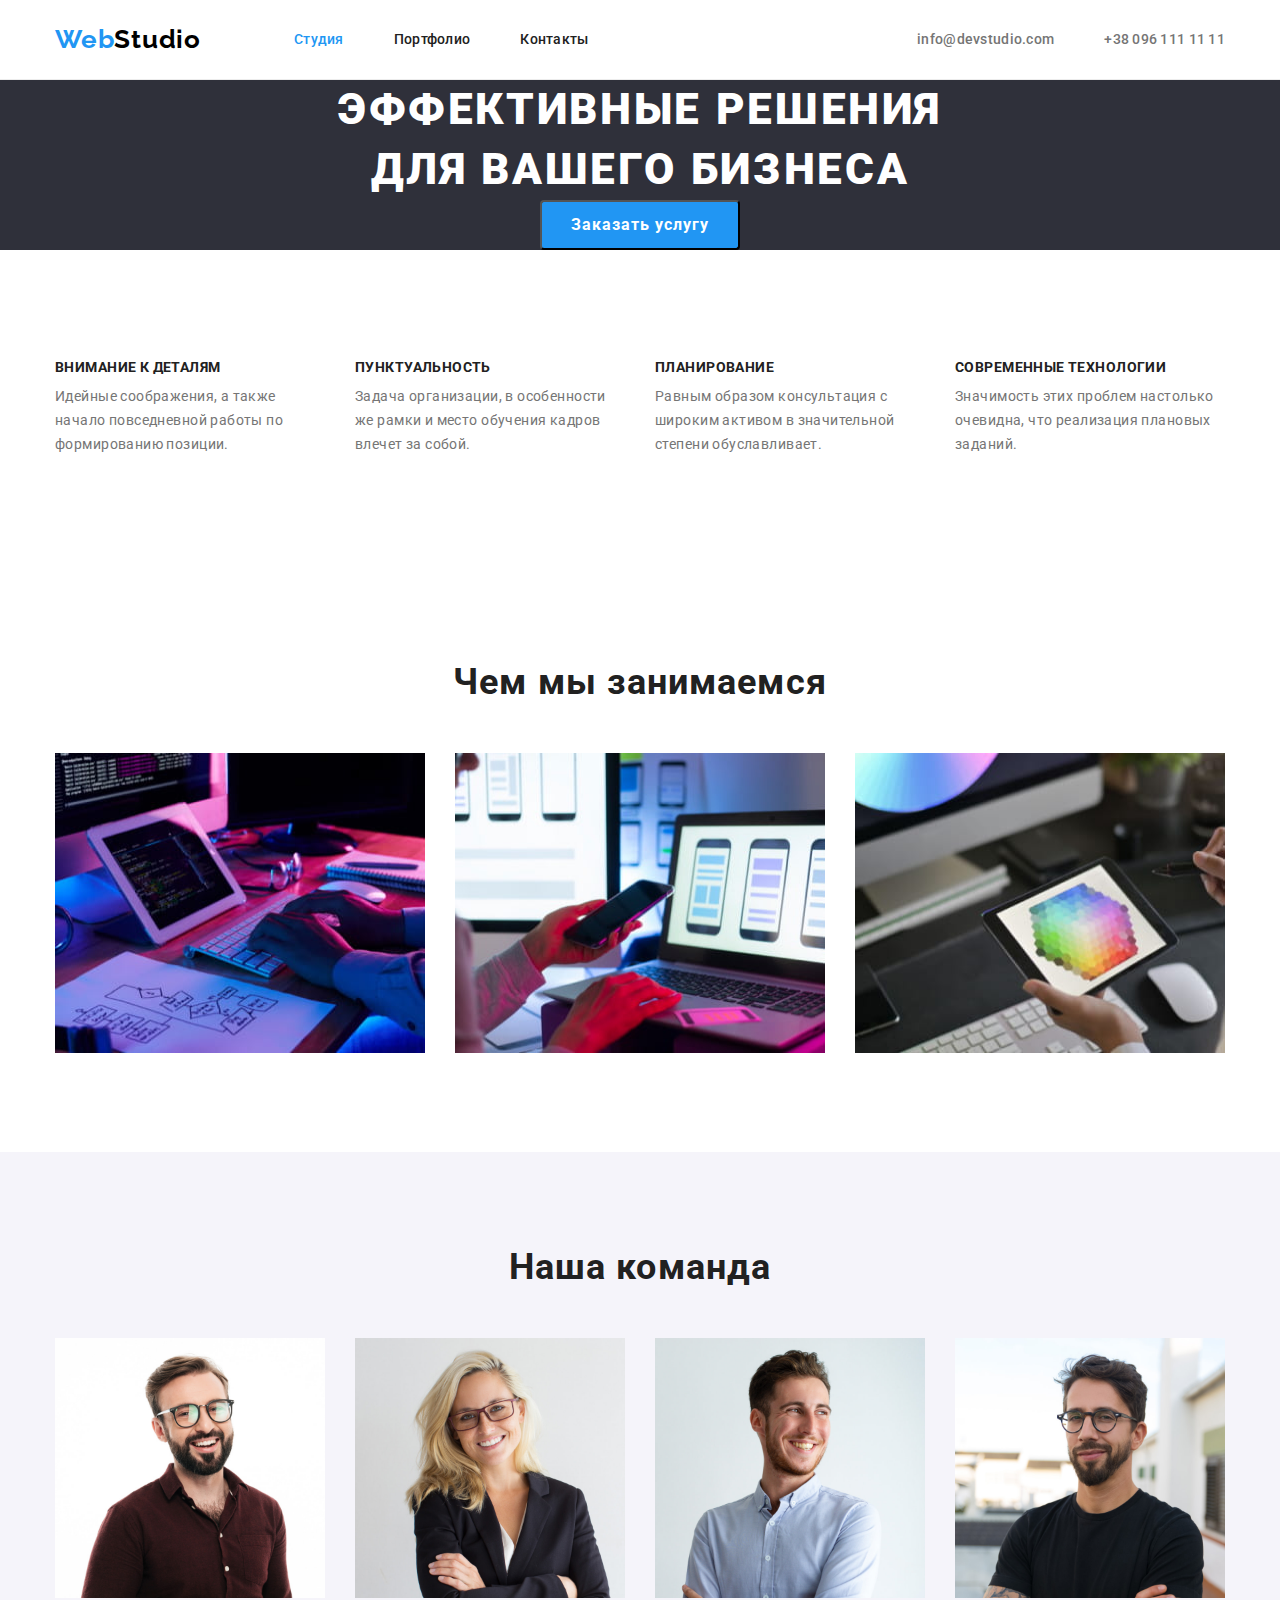
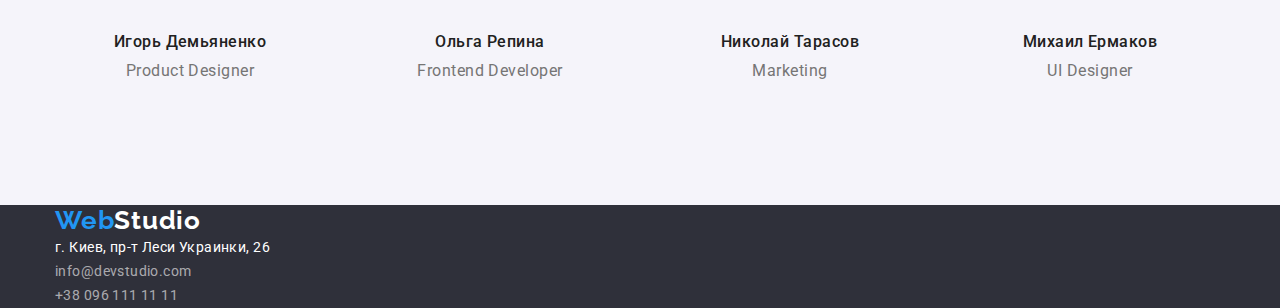
==== commit 16508da2: "finall" ====
--- a/index.html
+++ b/index.html
@@ -43,7 +43,7 @@
         <section class="section">
             <div class="container">
 
-                <h2 hidden>Особенности</h2>
+                <h2 class="visually-hidden" >Особенности</h2>
                 <ul class="properties">
                     <li class="item"> 
                         <h3 class="title">Внимание к деталям</h3>
@@ -93,8 +93,8 @@
                         <img src="./images/index/photo2.jpg" alt="Ольга Репина, Frontend Developer" width="270" height="260">  
                         <h3 class="name">Ольга Репина</h3>
                         <p class="post">Frontend Developer</p>
-                    </li class="item">
-                    <li>
+                    </li>
+                    <li class="item">
                         <img src="./images/index/photo3.jpg" alt="Николай Тарасов, Marketing" width="270" height="260">  
                         <h3 class="name">Николай Тарасов</h3>
                         <p class="post">Marketing</p>
--- a/css/styles.css
+++ b/css/styles.css
@@ -7,27 +7,40 @@
   --button-filtr-color: #212121;
   --team-background: #F5F4FA;
   --footer-background: #2f303a;
-
-}
+  --order-background: #2f303a;
+  --border-color: #EEEEEE;
+
+}
+
 body {
   background-color: #ffffff;
-  color: #757575;
+  color: var(--text-color);
   font-family: 'Roboto', sans-serif;
   margin: 0;
 }
+
 .container{
   width: 1200px;
   margin-left: auto;
   margin-right: auto;
-  outline: 2px solid tomato;
   padding-left: 15px;
   padding-right: 15px;
 }
+
 .section{
-  margin-top: 94px;
-}
-
-/* Цвет логотипа */
+  padding: 94px 0;
+}
+
+.header{
+      /* Установит стили нижней рамки */
+
+ border-bottom-width: 1px;
+ border-bottom-style: solid;
+ border-bottom-color: #ECECEC;
+}
+
+      /* Цвет логотипа */
+
 .logo {
   color: #000000;
   font-family: 'Raleway';
@@ -36,28 +49,34 @@
   line-height: 1.2;
   letter-spacing: 0.03em;
   text-decoration: none;
-  padding: 0;
-
-}
+
+  padding: 0;
+
+}
+
 .logo:hover,
 .logo:focus {
   color: var(--acsent-color);
 }
+
 .logo-web{
   color: var(--acsent-color);
 }
-/* Навигация  */
+
+          /* Навигация  */
+
 .main-nav{
   display: flex;
   align-items: center;
+  
 }
 
 .nav {
   list-style: none;
-  padding: 0;
-  margin: 0;
-  display: flex;
+  display: flex;
+  margin: 0;
   margin-left: 93px;  
+  padding: 0;
 
 }
 
@@ -73,6 +92,7 @@
   letter-spacing: 0.02em;
   color: var(--link-color);
   text-decoration: none;
+  
   display: block;
   padding-top: 32px;
   padding-bottom: 32px;
@@ -84,28 +104,33 @@
 .author .link:focus{
   color: var(--acsent-color);
 }
-/* Эффект текущей страницы */
+        /* Эффект текущей страницы */
+
 .nav .current{
   color: var(--acsent-color);
 }
+
 .author{
   list-style: none;
-  padding: 0;
-  margin: 0;
-  display: flex;
+  display: flex;
+  margin: 0;
   margin-left: auto;
-}
+  padding: 0;
+}
+
 .author .link{
   color: #757575;
 }
+
 .author .item + .item{
   margin-left: 50px;
   
 }
-/* Блок решения 
-с кнопкой заказать услугу   */
+          /* Блок решения 
+          с кнопкой заказать услугу   */
+
 .order {
-  background-color: #2f303a;
+  background-color: var(--order-background);
   text-align: center;
 }
 
@@ -116,13 +141,12 @@
   letter-spacing: 0.06em;
   text-transform: uppercase;
   color: #ffffff;
-  background-color: #2f303a;
-  padding-top: 200px;
-  padding-bottom: 30px;
-  margin: 0;
-
-}
-/* Кнопка Заказать услугу */
+  background-color: var(--order-background);
+  margin: 0;
+
+}
+        /* Кнопка Заказать услугу */
+
 .button-order {
   font-family: inherit;
   font-weight: 700;
@@ -135,7 +159,6 @@
   color: #ffffff;
   background-color: var(--button-background);
   cursor: pointer;
-  margin-bottom: 200px;
 
 }
 
@@ -143,14 +166,26 @@
 .button-order:focus {
   background-color: #188CE8;
 }
-/* Properties - Особенности */
+
+            /* Properties - Особенности */
+
 .properties{
   list-style: none;
   display: flex;
   padding: 0;
-  margin-top: 94px;
-  margin-bottom: 94px;
-}
+}
+.visually-hidden { 
+  position: absolute; 
+  width: 1px; 
+  height: 1px; 
+  margin: -1px; 
+  border: 0; 
+  padding: 0; 
+  white-space: nowrap; 
+  clip-path: inset(100%); 
+  clip: rect(0 0 0 0); 
+  overflow: hidden; 
+} 
 .properties .item{
   width: 270px;
   margin: 0;
@@ -159,6 +194,7 @@
 .properties .item:not(:last-child){
   margin-right: 30px;
 }
+
 .properties .title{
   font-weight: 700;
   font-size: 14px;
@@ -169,6 +205,7 @@
   margin: 0;
 
 }
+
 .properties .text{
   font-size: 14px;
   line-height: 1.71;
@@ -177,9 +214,10 @@
   margin-bottom: 0px;
   margin-top: 10px;
 
-
-}
-/* Чем мы занимаемся */
+}
+
+      /* Чем мы занимаемся */
+
 .work .title,
 .our-team .title{
   font-weight: 700;
@@ -191,16 +229,14 @@
   margin: 0;
   padding-bottom: 50px;
 }
-.our-team .title{
-  padding-top: 94px;
-}
 
 .section.work .work{
-  display: flex;
-  list-style: none;
-  margin: 0;
-  padding: 0;
-}
+  list-style: none;
+  display: flex;
+  margin: 0;
+  padding: 0;
+}
+
 .work .item:not(:last-child){
   margin-right: 30px;
 }
@@ -209,14 +245,14 @@
 .our-team{
   background-color: var(--team-background);
 }
+
 .our-team.items{
-  display: flex;
+  list-style: none; 
+  display: flex;
+  text-align: center;
   justify-content: space-between;
-  list-style: none;
-  padding: 0;
-  margin: 0;
-  text-align: center;
-  padding-bottom: 94px;
+  padding: 0;
+  margin: 0;
 
 }
 
@@ -224,36 +260,39 @@
   width: 270px;
 
 }
+
 .our-team .name{
   font-weight: 500;
   font-size: 16px;
   line-height: 1.2;
   letter-spacing: 0.03em;
   color: var(--title-color);
+  margin: 0;
   padding-top: 30px;
   padding-bottom: 10px;
-  margin: 0;
-
-}
+
+}
+
 .our-team .post{
   font-size: 16px;
   line-height: 1.2;
-  /* text-align: center; */
   letter-spacing: 0.03em;
   color: var(--text-color);
   margin: 0;
   padding-bottom: 30px;
 
 }
-/* Кнопки фильтра */
+      /* Кнопки фильтра */
+
 .button .items {
   list-style: none;
   display: flex;
-  padding: 0;
-  margin: 0;
-  margin-top: 94px;
-
-}
+  justify-content: center;
+  margin-right: 0;
+  padding: 0;
+
+}
+
 .items .filtr {
   font-family: inherit;
   font-weight: 500;
@@ -263,22 +302,50 @@
   letter-spacing: 0.03em;
   color: var(--button-filtr-color);
   cursor: pointer;
-}
+  background: var(--team-background);
+  border: var(--team-background);
+  height: 38px;
+  border-radius: 4px;
+  margin-left: 8px;
+  margin-bottom: 30px;
+  padding: 6px 22px;
+
+}
+
 .items .filtr:hover,
 .items .filtr:focus {
   background-color: var(--button-background);
   color: #ffffff;
 }
 
-/* Галерея */
-/* Список без маркеров */
+        /* Галерея */
+        /* Список без маркеров */
+
 .gallery {
   list-style: none;
   display: flex;
   flex-wrap: wrap;
   margin: 0;
   padding: 0;
-  margin-bottom: 94px;
+}
+
+.gallery .item{
+  width: 370px;
+  margin-right: 30px;
+  margin-bottom: 30px;
+}
+
+.gallery .item:nth-child(3n){
+  margin-right: 0;
+}
+
+.gallery .item:nth-last-child(-n+3){
+  margin-bottom: 0;
+}
+
+.gallery .img{
+  display: block;
+  margin: 0;
 
 }
 .gallery .title {
@@ -287,29 +354,48 @@
   line-height: 2;
   letter-spacing: 0.06em;
   color: var(--title-color);
-
-
-}
+  margin: 0;
+  margin-left: 24px;
+  margin-right: 24px;
+  padding-top: 20px;
+
+}
+
 .gallery .text {
   font-size: 16px;
   line-height: 1.88;
   letter-spacing: 0.03em;
   color: var(--text-color);
   margin-top: 4px;
-
-}
-.gallery .title,
-.gallery .text {
-  margin: 0;
-  padding: 0;
-  margin-top: 20px;
   margin-left: 24px;
   margin-right: 24px;
-}
-
-
-
-/* Footer */
+  margin-bottom: 20px;
+  padding: 0;
+ 
+}
+
+.item .border{
+/* Установит стили правой рамки */
+  border-right-width: 1px;
+  border-right-style: solid;
+  border-right-color: var(--border-color);
+
+  /* Установит стили нинжней рамки */
+  border-bottom-width: 1px;
+  border-bottom-style: solid;
+  border-bottom-color: var(--border-color); 
+
+  /* Установит стили левой рамки */
+  border-left-width: 1px;
+  border-left-style: solid;
+  border-left-color: var(--border-color);
+  
+}
+
+
+
+        /* Footer */
+
 .footer {
   background-color: var(--footer-background);
   
@@ -323,14 +409,20 @@
   letter-spacing: 0.03em;
   text-decoration: none;
 }
+
 .logo-foot:hover,
 .logo-foot:focus{
   color: var(--acsent-color);
 }
+
 .footer-list{
   list-style: none;
-}
-/* Адрес - карта */
+  padding: 0;
+  margin: 0;
+}
+
+          /* Адрес - карта */
+
 .link-map,
 .contacts {
   font-style: normal;
@@ -345,6 +437,7 @@
   color: #ffffff99;
 
 }
+
 .link-map:hover,
 .link-map:focus,
 .contacts:hover,
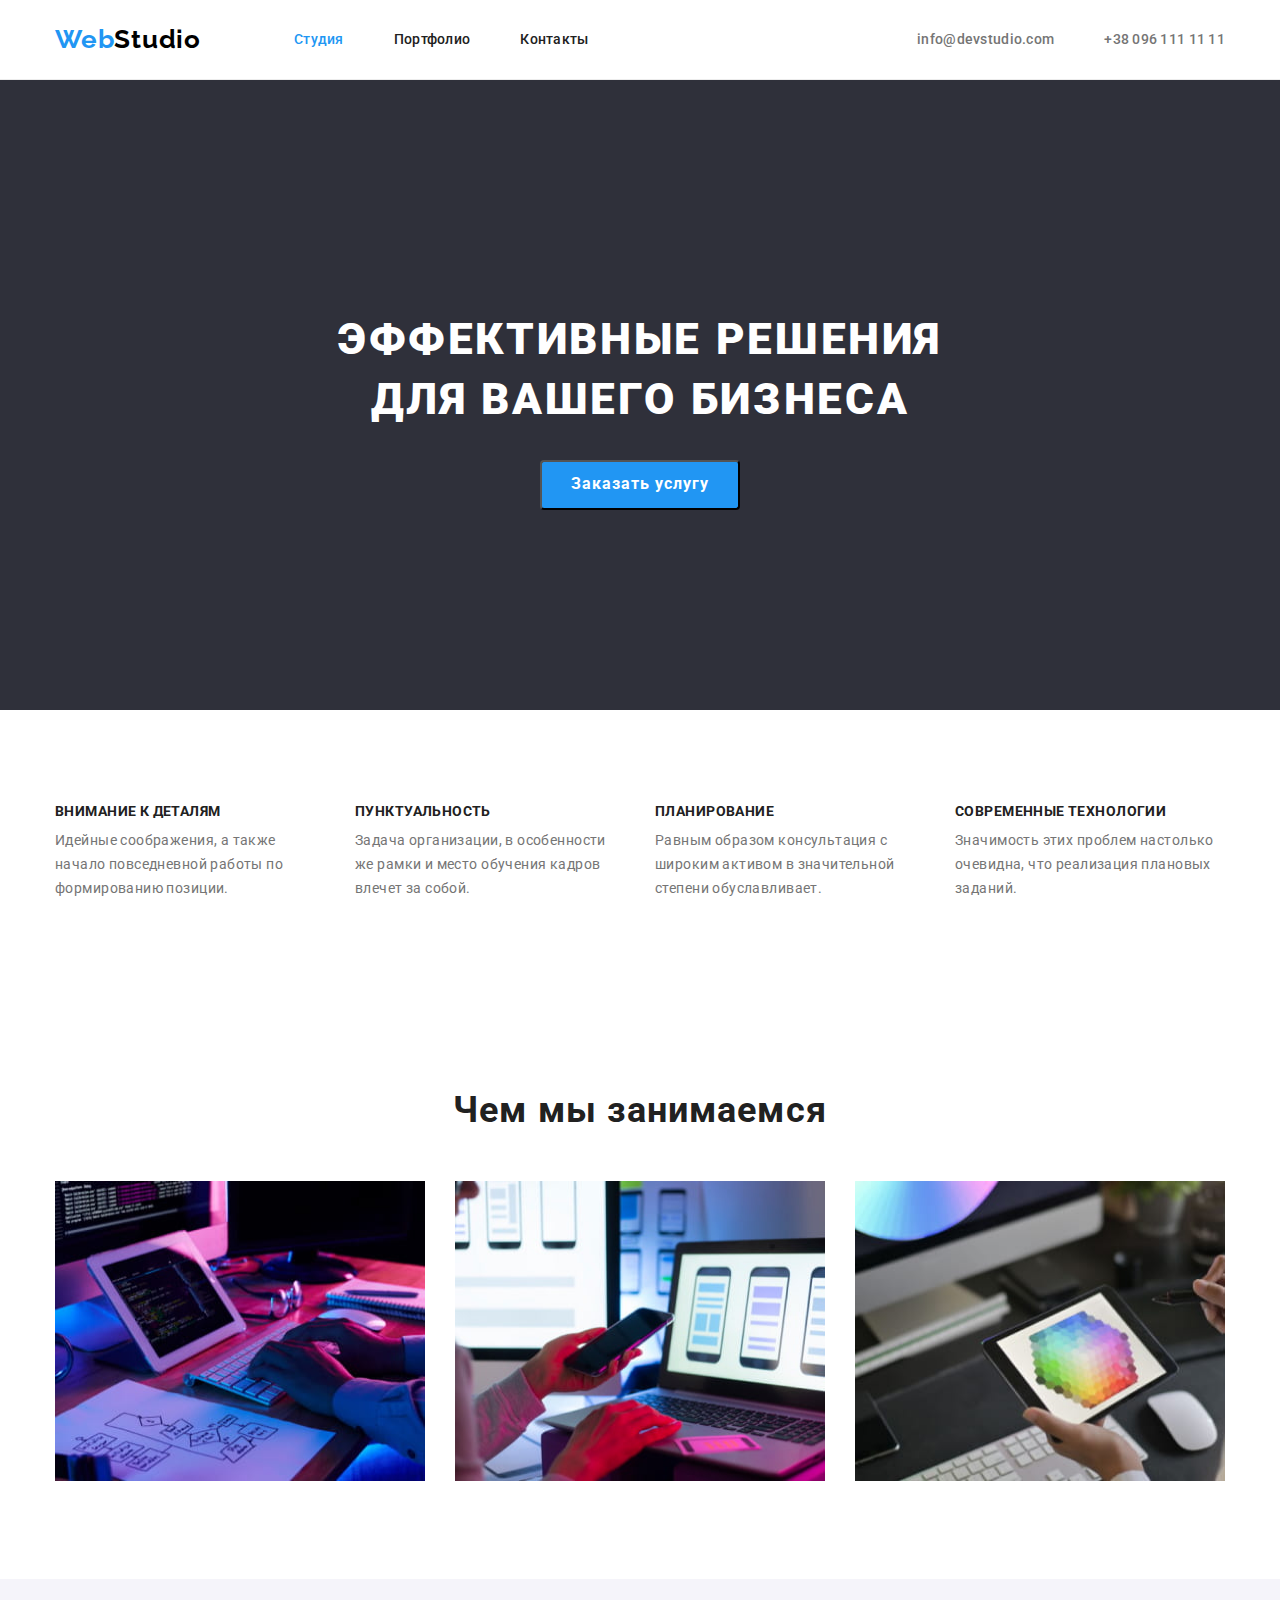
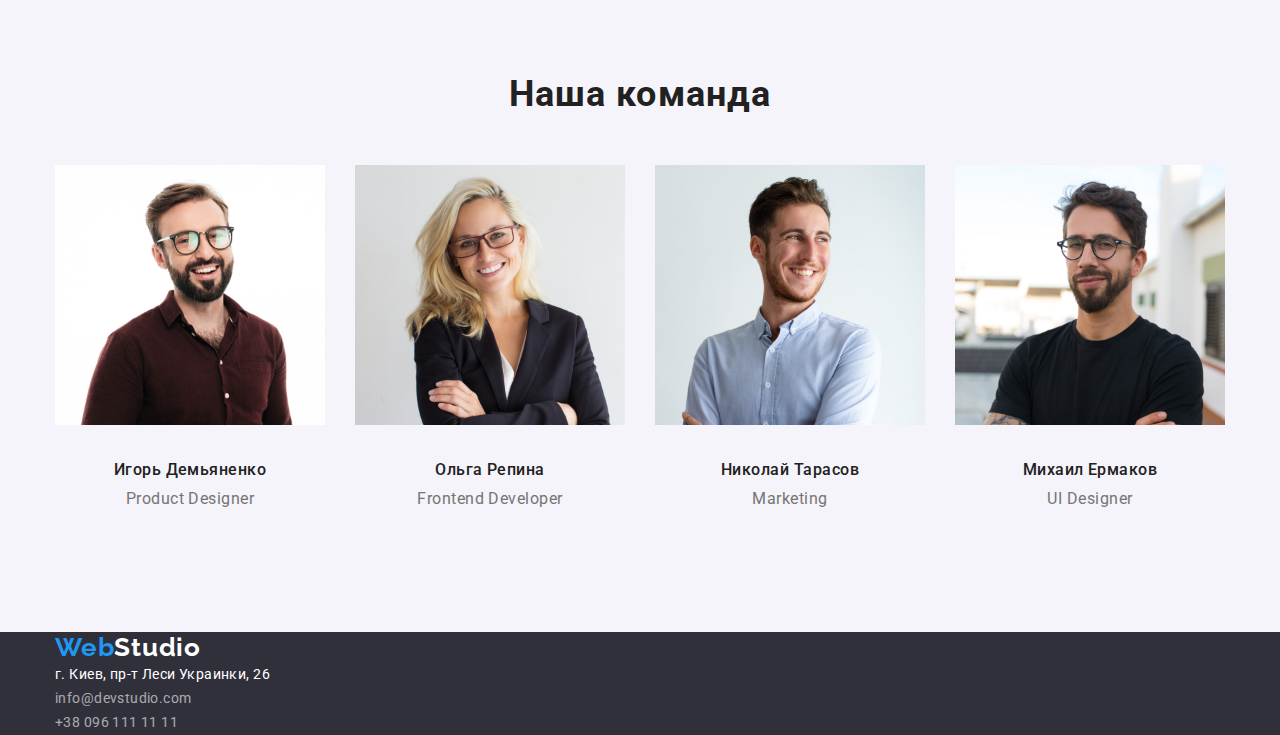
==== commit 92e192b1: "ul" ====
--- a/index.html
+++ b/index.html
@@ -34,8 +34,10 @@
                 <!-- Шапка с кнопкой -->
 
         <section class="order">
-            <h1 class="title">Эффективные решения <br> для вашего бизнеса</h1>
-            <button type="button" class="button-order"> Заказать услугу</button>
+            <div class="container">
+                <h1 class="title">Эффективные решения <br> для вашего бизнеса</h1>
+                <button type="button" class="button-order"> Заказать услугу</button>
+            </div>
         </section>
 
                 <!-- Особенности . Скрыть заголовок! -->
--- a/css/styles.css
+++ b/css/styles.css
@@ -31,6 +31,12 @@
   padding: 94px 0;
 }
 
+ul{
+  list-style: none;
+  margin: 0;
+  padding: 0;
+
+}
 .header{
       /* Установит стили нижней рамки */
 
@@ -72,7 +78,6 @@
 }
 
 .nav {
-  list-style: none;
   display: flex;
   margin: 0;
   margin-left: 93px;  
@@ -111,7 +116,6 @@
 }
 
 .author{
-  list-style: none;
   display: flex;
   margin: 0;
   margin-left: auto;
@@ -132,6 +136,8 @@
 .order {
   background-color: var(--order-background);
   text-align: center;
+  padding-top: 200px;
+  padding-bottom: 200px;
 }
 
 .order .title {
@@ -142,7 +148,7 @@
   text-transform: uppercase;
   color: #ffffff;
   background-color: var(--order-background);
-  margin: 0;
+  margin-bottom: 30px;
 
 }
         /* Кнопка Заказать услугу */
@@ -170,7 +176,6 @@
             /* Properties - Особенности */
 
 .properties{
-  list-style: none;
   display: flex;
   padding: 0;
 }
@@ -231,7 +236,6 @@
 }
 
 .section.work .work{
-  list-style: none;
   display: flex;
   margin: 0;
   padding: 0;
@@ -247,7 +251,6 @@
 }
 
 .our-team.items{
-  list-style: none; 
   display: flex;
   text-align: center;
   justify-content: space-between;
@@ -285,7 +288,6 @@
       /* Кнопки фильтра */
 
 .button .items {
-  list-style: none;
   display: flex;
   justify-content: center;
   margin-right: 0;
@@ -322,7 +324,6 @@
         /* Список без маркеров */
 
 .gallery {
-  list-style: none;
   display: flex;
   flex-wrap: wrap;
   margin: 0;
@@ -416,7 +417,6 @@
 }
 
 .footer-list{
-  list-style: none;
   padding: 0;
   margin: 0;
 }
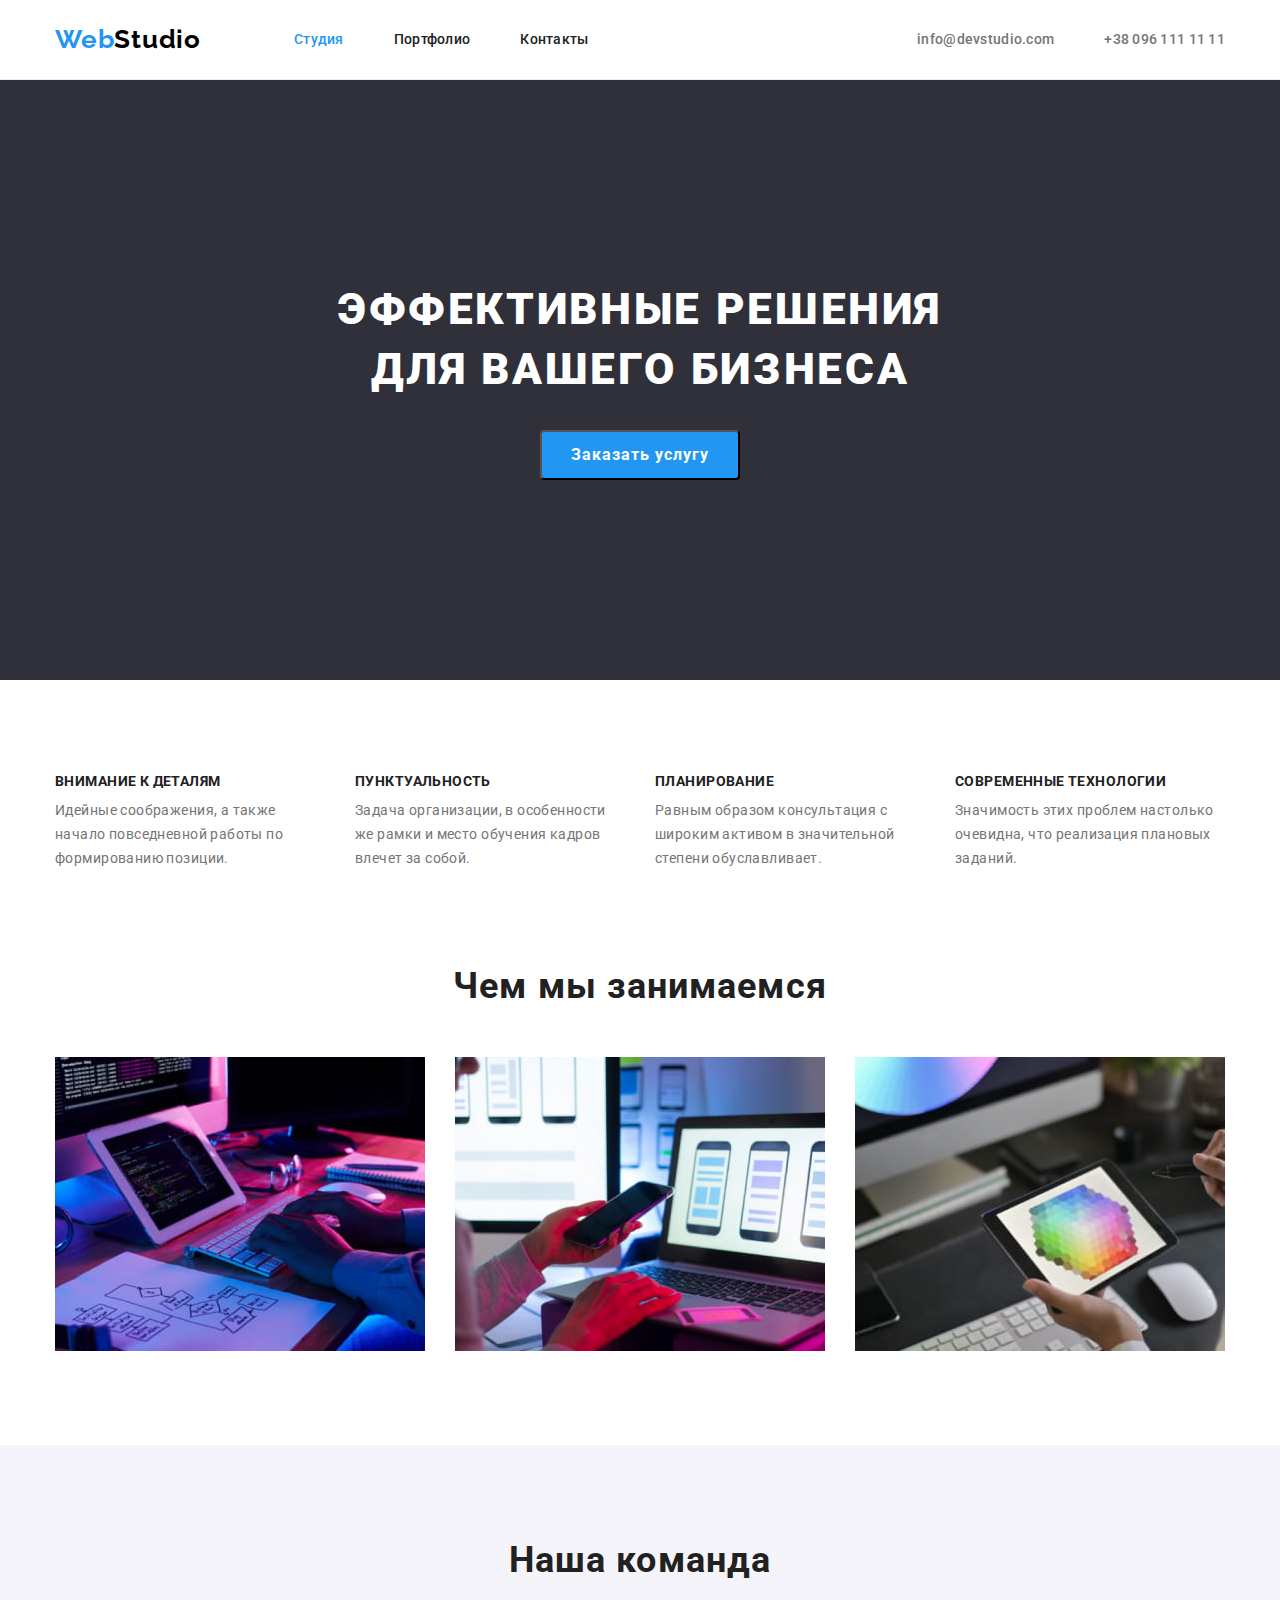
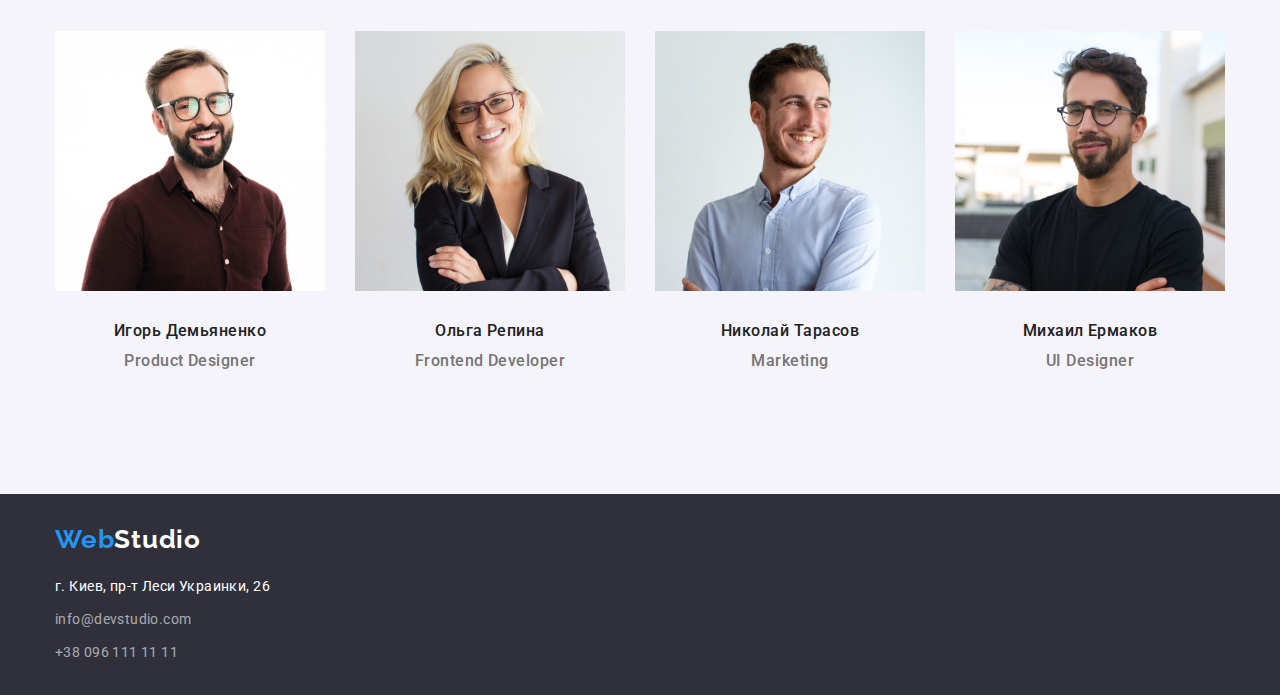
==== commit b7a7006d: "ed" ====
--- a/index.html
+++ b/index.html
@@ -17,13 +17,13 @@
         <div class="container main-nav">
             <a href="#" class="logo"><span class="logo-web">Web</span>Studio</a>
                 <nav>
-                    <ul class="nav">
+                    <ul class="nav list">
                         <li class="item"><a class="link current" href="index.html" >Студия</a></li>
                         <li class="item"><a class="link" href="portfolio.html" >Портфолио</a></li>
                         <li class="item"><a class="link" href="#" >Контакты</a></li>
                     </ul>
                 </nav>
-            <ul class="author">
+            <ul class="author list">
                 <li class="item"><a class="link" href="mailto:info@devstudio.com">info@devstudio.com</a></li>
                 <li class="item"><a class="link" href="tel:+380961111111">+38 096 111 11 11</a></li>
             </ul>
@@ -46,7 +46,7 @@
             <div class="container">
 
                 <h2 class="visually-hidden" >Особенности</h2>
-                <ul class="properties">
+                <ul class="properties list">
                     <li class="item"> 
                         <h3 class="title">Внимание к деталям</h3>
                         <p class="text">Идейные соображения, а также начало повседневной работы по формированию позиции.</p>
@@ -71,8 +71,8 @@
 
         <section class="section work">
             <div class="container">
-                <h2 class="title">Чем мы занимаемся</h2>
-                <ul class="work">
+               <h2 class="title">Чем мы занимаемся</h2>
+                <ul class="work list">
                     <li class="item"><img src="./images/index/box1.jpg" alt="Работа за компьютером" width="370" height="300"></li>
                     <li class="item"><img src="./images/index/box2.jpg" alt="Работа за ноутбуком" width="370" height="300"></li>
                     <li class="item"><img src="./images/index/box3.jpg" alt="Работа на планшете" width="370" height="300"></li>
@@ -85,26 +85,34 @@
         <section class="section our-team">
             <div class="container">
                 <h2 class="title">Наша команда</h2>
-                <ul class="our-team items">
+                <ul class="our-team list">
                     <li class="item">
                         <img src="./images/index/photo1.jpg" alt="Игорь Демьяненко, Product Designer" width="270" height="260">  
-                        <h3 class="name">Игорь Демьяненко</h3>
-                        <p class="post">Product Designer</p>                                    
+                        <div class="name post">
+                            <h3 class="name">Игорь Демьяненко</h3>
+                            <p class="post">Product Designer</p> 
+                        </div>                                   
                     </li>
                     <li class="item">
                         <img src="./images/index/photo2.jpg" alt="Ольга Репина, Frontend Developer" width="270" height="260">  
-                        <h3 class="name">Ольга Репина</h3>
-                        <p class="post">Frontend Developer</p>
+                        <div class="name post">
+                            <h3 class="name">Ольга Репина</h3>
+                            <p class="post">Frontend Developer</p>
+                            </div>
                     </li>
                     <li class="item">
                         <img src="./images/index/photo3.jpg" alt="Николай Тарасов, Marketing" width="270" height="260">  
-                        <h3 class="name">Николай Тарасов</h3>
-                        <p class="post">Marketing</p>
+                        <div class="name post">
+                            <h3 class="name">Николай Тарасов</h3>
+                            <p class="post">Marketing</p>
+                        </div>
                     </li>
                     <li class="item">
                         <img src="./images/index/photo4.jpg" alt="Михаил Ермаков, UI Designer" width="270" height="260">  
-                        <h3 class="name">Михаил Ермаков</h3>
-                        <p class="post">UI Designer</p>
+                        <div class="name post">
+                            <h3 class="name">Михаил Ермаков</h3>
+                            <p class="post">UI Designer</p>
+                            </div>
                     </li>
                 </ul>
             </div>
@@ -116,14 +124,14 @@
         <div class="container">
             <a class="logo-foot" href="#" target="_blank" rel="noopener noreferrer">
             <span class="logo-web">Web</span>Studio</a>
-            <address>
+            <address class="address">
                 <ul class="footer-list">
-                    <li><a class="link-map" 
+                    <li class="item"><a class="contacts map" 
                         href="https://goo.gl/maps/UUaV6C99xNGQSZhZA" 
                         target="_blank" 
                         rel="noopener noreferrer">г. Киев, пр-т Леси Украинки, 26</a></li>
-                    <li><a class="contacts" href="mailto:info@devstudio.com">info@devstudio.com</a></li>
-                    <li><a class="contacts" href="tel:+380961111111">+38 096 111 11 11</a></li>
+                    <li class="item"><a class="contacts" href="mailto:info@devstudio.com">info@devstudio.com</a></li>
+                    <li class="item"><a class="contacts" href="tel:+380961111111">+38 096 111 11 11</a></li>
                 </ul>        
             </address> 
         </div>
--- a/css/styles.css
+++ b/css/styles.css
@@ -30,13 +30,26 @@
 .section{
   padding: 94px 0;
 }
-
+/* Скидання списків */
 ul{
   list-style: none;
   margin: 0;
   padding: 0;
 
 }
+h1,
+h2, 
+h3, 
+p{
+  padding: 0;
+  margin: 0;
+}
+/* базові */
+img{
+  display: block;
+  width: 100%;
+  height: auto;
+}
 .header{
       /* Установит стили нижней рамки */
 
@@ -77,11 +90,9 @@
   
 }
 
-.nav {
-  display: flex;
-  margin: 0;
+.nav.list {
+  display: flex;
   margin-left: 93px;  
-  padding: 0;
 
 }
 
@@ -115,11 +126,9 @@
   color: var(--acsent-color);
 }
 
-.author{
-  display: flex;
-  margin: 0;
+.author.list{
+  display: flex;
   margin-left: auto;
-  padding: 0;
 }
 
 .author .link{
@@ -175,9 +184,8 @@
 
             /* Properties - Особенности */
 
-.properties{
-  display: flex;
-  padding: 0;
+.properties.list{
+  display: flex;
 }
 .visually-hidden { 
   position: absolute; 
@@ -193,7 +201,6 @@
 } 
 .properties .item{
   width: 270px;
-  margin: 0;
 
 }
 .properties .item:not(:last-child){
@@ -207,7 +214,6 @@
   letter-spacing: 0.03em;
   text-transform: uppercase;
   color: var(--link-color);
-  margin: 0;
 
 }
 
@@ -231,14 +237,13 @@
   text-align: center;
   letter-spacing: 0.03em;
   color: var(--title-color);
-  margin: 0;
-  padding-bottom: 50px;
-}
-
-.section.work .work{
-  display: flex;
-  margin: 0;
-  padding: 0;
+  margin-bottom: 50px;
+}
+.section.work{
+  padding-top: 0;
+}
+.section.work .work.list{
+  display: flex;
 }
 
 .work .item:not(:last-child){
@@ -250,12 +255,10 @@
   background-color: var(--team-background);
 }
 
-.our-team.items{
+.our-team.list{
   display: flex;
   text-align: center;
   justify-content: space-between;
-  padding: 0;
-  margin: 0;
 
 }
 
@@ -263,16 +266,18 @@
   width: 270px;
 
 }
-
+.name.post{
+  padding-top: 30px;
+  padding-bottom: 30px;
+
+}
 .our-team .name{
   font-weight: 500;
   font-size: 16px;
   line-height: 1.2;
   letter-spacing: 0.03em;
   color: var(--title-color);
-  margin: 0;
-  padding-top: 30px;
-  padding-bottom: 10px;
+  margin-bottom: 10px;
 
 }
 
@@ -281,21 +286,22 @@
   line-height: 1.2;
   letter-spacing: 0.03em;
   color: var(--text-color);
-  margin: 0;
-  padding-bottom: 30px;
+  margin-bottom: 0;
 
 }
       /* Кнопки фильтра */
 
-.button .items {
+.filtr.list {
   display: flex;
   justify-content: center;
-  margin-right: 0;
-  padding: 0;
-
-}
-
-.items .filtr {
+  margin-bottom: 30px;
+
+}
+.filtr .item{
+  margin-left: 8px;
+ 
+}
+.filtr.list .filtr {
   font-family: inherit;
   font-weight: 500;
   font-size: 16px;
@@ -308,14 +314,12 @@
   border: var(--team-background);
   height: 38px;
   border-radius: 4px;
-  margin-left: 8px;
-  margin-bottom: 30px;
   padding: 6px 22px;
 
 }
 
-.items .filtr:hover,
-.items .filtr:focus {
+.filtr.list .filtr:hover,
+.filtr.list .filtr:focus {
   background-color: var(--button-background);
   color: #ffffff;
 }
@@ -323,11 +327,9 @@
         /* Галерея */
         /* Список без маркеров */
 
-.gallery {
+.gallery.list{
   display: flex;
   flex-wrap: wrap;
-  margin: 0;
-  padding: 0;
 }
 
 .gallery .item{
@@ -344,18 +346,12 @@
   margin-bottom: 0;
 }
 
-.gallery .img{
-  display: block;
-  margin: 0;
-
-}
 .gallery .title {
   font-weight: 700;
   font-size: 18px;
   line-height: 2;
   letter-spacing: 0.06em;
   color: var(--title-color);
-  margin: 0;
   margin-left: 24px;
   margin-right: 24px;
   padding-top: 20px;
@@ -371,7 +367,6 @@
   margin-left: 24px;
   margin-right: 24px;
   margin-bottom: 20px;
-  padding: 0;
  
 }
 
@@ -399,7 +394,8 @@
 
 .footer {
   background-color: var(--footer-background);
-  
+  padding-top: 30px;
+  padding-bottom: 30px;
 }
 .logo-foot {
   color: #ffffff;
@@ -416,14 +412,13 @@
   color: var(--acsent-color);
 }
 
-.footer-list{
-  padding: 0;
-  margin: 0;
-}
-
           /* Адрес - карта */
-
-.link-map,
+.address{
+  padding-top: 20px;
+  padding-bottom: 0;
+}
+
+.contacts.map,
 .contacts {
   font-style: normal;
   font-size: 14px;
@@ -431,13 +426,17 @@
   letter-spacing: 0.03em;
   color: #ffffff;
   text-decoration: none;
-}
+  /* margin-bottom: 9px; */
+}
+
 
 .contacts {
   color: #ffffff99;
 
 }
-
+.footer .item:not(:last-child){
+  margin-bottom: 9px;
+}
 .link-map:hover,
 .link-map:focus,
 .contacts:hover,
